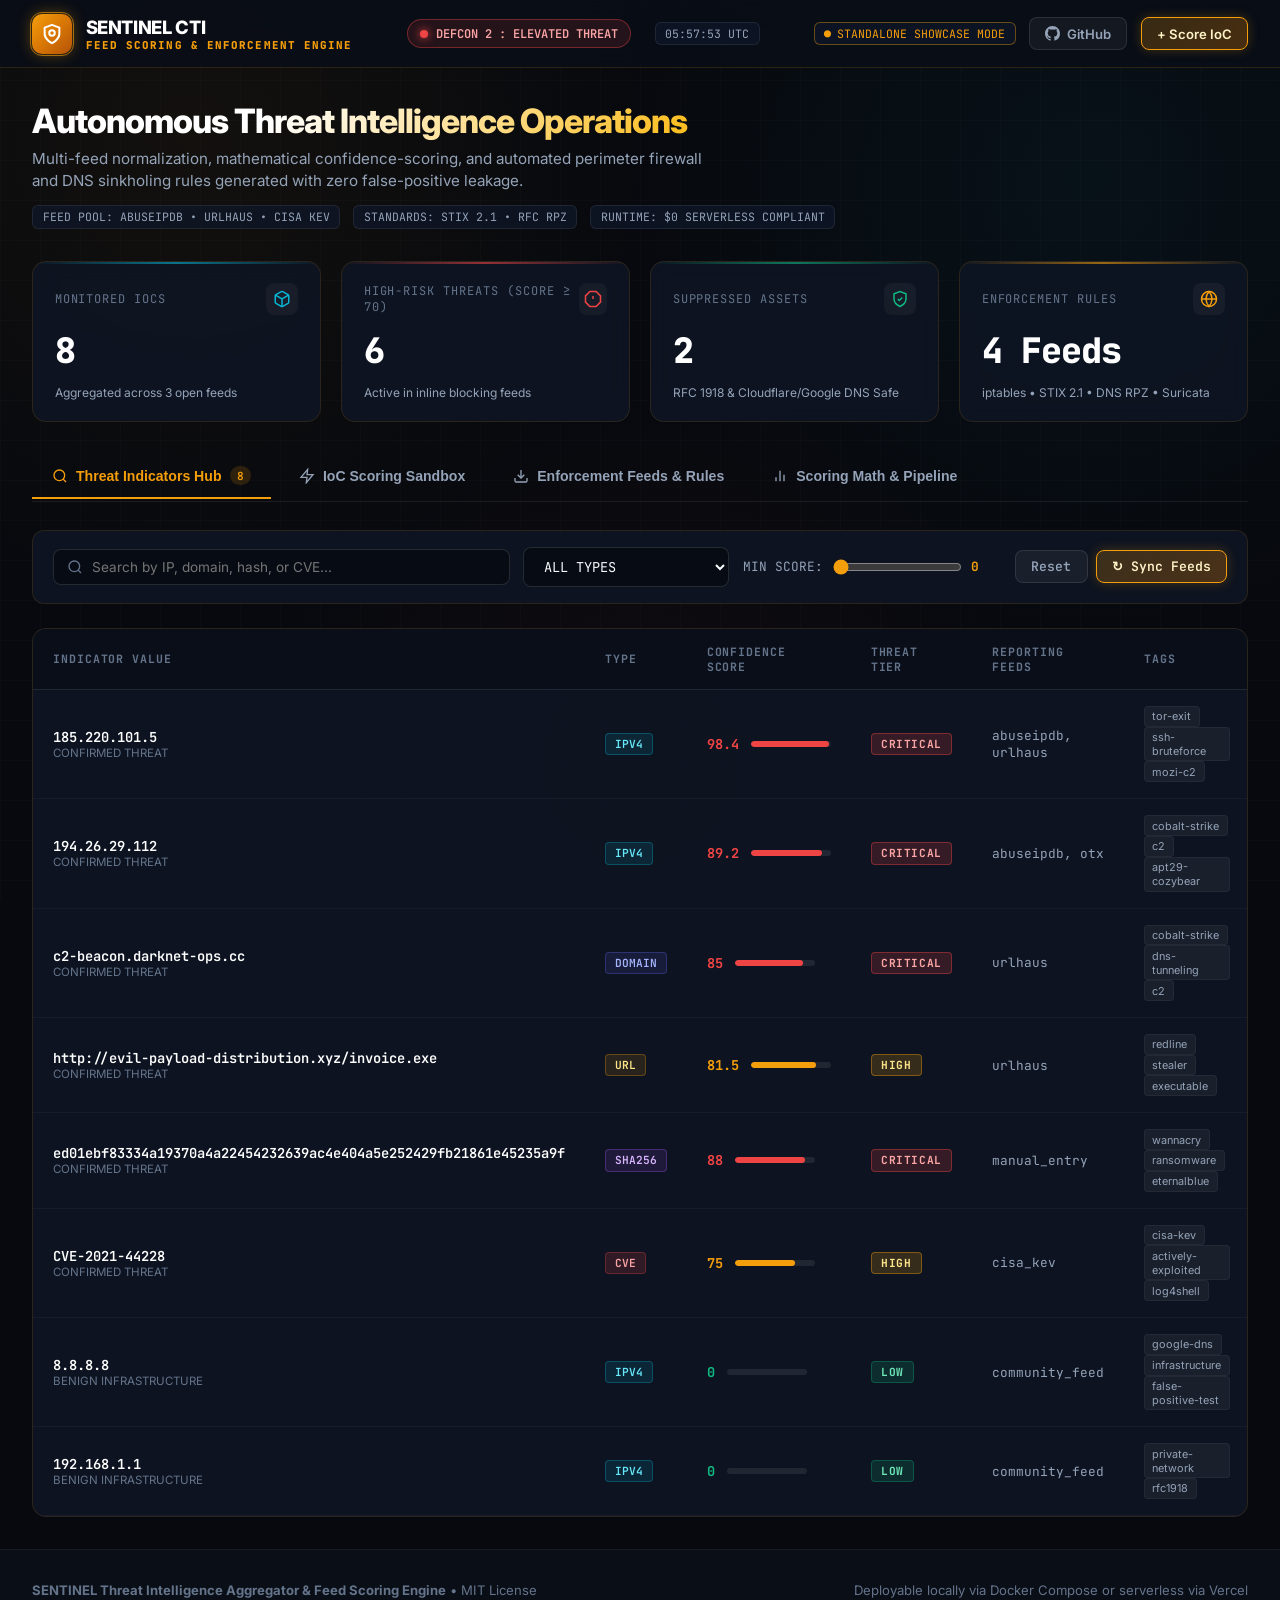
==== api/web/index.html @ 9ebbccd2 "fix(vercel): add Vercel ASGI path normalizer, lazy database initializer, and bundle web assets" ====
<!DOCTYPE html>
<html lang="en">
<head>
  <meta charset="UTF-8">
  <meta name="viewport" content="width=device-width, initial-scale=1.0">
  <title>SENTINEL CTI | Automated Threat Intelligence & Feed Scoring Engine</title>
  <meta name="description" content="Production-grade Cyber Threat Intelligence (CTI) Aggregation, Normalization, Confidence Scoring, and Automated Enforcement Hub.">
  <link rel="stylesheet" href="styles.css">
  <link rel="icon" href="data:image/svg+xml,<svg xmlns='http://www.w3.org/2000/svg' viewBox='0 0 24 24' fill='%23f59e0b'><path d='M12 2L1 21h22L12 2zm0 3.8L20.1 19H3.9L12 5.8zM11 10v4h2v-4h-2zm0 6v2h2v-2h-2z'/></svg>">
</head>
<body>

  <!-- Top Navigation Bar -->
  <nav class="navbar">
    <div class="nav-container">
      <a href="#" class="brand-wrapper">
        <div class="brand-icon">
          <svg width="22" height="22" viewBox="0 0 24 24" fill="none" stroke="#ffffff" stroke-width="2.2" stroke-linecap="round" stroke-linejoin="round">
            <path d="M12 22s8-4 8-10V5l-8-3-8 3v7c0 6 8 10 8 10z"></path>
            <circle cx="12" cy="11" r="3"></circle>
          </svg>
        </div>
        <div class="brand-title">
          SENTINEL CTI
          <span class="brand-sub">FEED SCORING & ENFORCEMENT ENGINE</span>
        </div>
      </a>

      <!-- Center Telemetry: DEFCON & Clock -->
      <div class="nav-telemetry">
        <div class="defcon-pill">
          <div class="defcon-pulse"></div>
          <span>DEFCON 2 : ELEVATED THREAT</span>
        </div>
        <div class="sys-chip font-mono">
          <span id="utc-clock">--:--:-- UTC</span>
        </div>
      </div>

      <!-- Right Action Links -->
      <div class="nav-links">
        <div class="sys-chip active font-mono" id="api-status-badge">
          <span class="status-dot">●</span>
          <span id="backend-label">PROBING API...</span>
        </div>
        <a href="https://github.com/ravishkarathnayaka/Automated-Threat-Intelligence-Aggregator-Feed-Scoring-Engine" target="_blank" class="nav-btn nav-btn-secondary">
          <svg width="15" height="15" viewBox="0 0 24 24" fill="currentColor"><path d="M12 0C5.37 0 0 5.37 0 12c0 5.31 3.435 9.795 8.205 11.385.6.105.825-.255.825-.57 0-.285-.015-1.23-.015-2.235-3.015.555-3.795-.735-4.035-1.41-.135-.345-.72-1.41-1.23-1.695-.42-.225-1.02-.78-.015-.795.945-.015 1.62.87 1.845 1.23 1.08 1.815 2.805 1.305 3.495.99.105-.78.42-1.305.765-1.605-2.67-.3-5.46-1.335-5.46-5.925 0-1.305.465-2.385 1.23-3.225-.12-.3-.54-1.53.12-3.18 0 0 1.005-.315 3.3 1.23.96-.27 1.98-.405 3-.405s2.04.135 3 .405c2.295-1.56 3.3-1.23 3.3-1.23.66 1.65.24 2.88.12 3.18.765.84 1.23 1.905 1.23 3.225 0 4.605-2.805 5.625-5.475 5.925.435.375.81 1.095.81 2.22 0 1.605-.015 2.895-.015 3.3 0 .315.225.69.825.57A12.02 12.02 0 0024 12c0-6.63-5.37-12-12-12z"/></svg>
          GitHub
        </a>
        <a href="#sandbox" class="nav-btn nav-btn-amber" onclick="switchTab('sandbox')">
          + Score IoC
        </a>
      </div>
    </div>
  </nav>

  <!-- Main Container -->
  <main class="main-container">
    
    <!-- Hero Header Area -->
    <header class="hero-header">
      <div class="hero-title-area">
        <h1>Autonomous Threat Intelligence Operations</h1>
        <p>
          Multi-feed normalization, mathematical confidence-scoring, and automated perimeter firewall and DNS sinkholing rules generated with zero false-positive leakage.
        </p>
        <div class="live-badge-row">
          <span class="sys-chip font-mono">FEED POOL: ABUSEIPDB • URLHAUS • CISA KEV</span>
          <span class="sys-chip font-mono">STANDARDS: STIX 2.1 • RFC RPZ</span>
          <span class="sys-chip font-mono">RUNTIME: $0 SERVERLESS COMPLIANT</span>
        </div>
      </div>
    </header>

    <!-- Stat Metric Grid -->
    <section class="stat-grid">
      <div class="stat-card" style="--card-accent: #06b6d4; --card-glow: rgba(6, 182, 212, 0.25);">
        <div class="stat-header">
          <span class="stat-label">Monitored IoCs</span>
          <div class="stat-icon">
            <svg width="18" height="18" viewBox="0 0 24 24" fill="none" stroke="#06b6d4" stroke-width="2"><path d="M21 16V8a2 2 0 0 0-1-1.73l-7-4a2 2 0 0 0-2 0l-7 4A2 2 0 0 0 3 8v8a2 2 0 0 0 1 1.73l7 4a2 2 0 0 0 2 0l7-4A2 2 0 0 0 21 16z"></path><polyline points="3.27 6.96 12 12.01 20.73 6.96"></polyline><line x1="12" y1="22.08" x2="12" y2="12"></line></svg>
          </div>
        </div>
        <div class="stat-value" id="stat-total-iocs">--</div>
        <div class="stat-footer">
          <span id="stat-breakdown-badges">Aggregated across 3 open feeds</span>
        </div>
      </div>

      <div class="stat-card" style="--card-accent: #ef4444; --card-glow: rgba(239, 68, 68, 0.25);">
        <div class="stat-header">
          <span class="stat-label">High-Risk Threats (Score &ge; 70)</span>
          <div class="stat-icon">
            <svg width="18" height="18" viewBox="0 0 24 24" fill="none" stroke="#ef4444" stroke-width="2"><polygon points="7.86 2 16.14 2 22 7.86 22 16.14 16.14 22 7.86 22 2 16.14 2 7.86 7.86 2"></polygon><line x1="12" y1="8" x2="12" y2="12"></line><line x1="12" y1="16" x2="12.01" y2="16"></line></svg>
          </div>
        </div>
        <div class="stat-value" id="stat-high-threats">--</div>
        <div class="stat-footer">
          <span>Active in inline blocking feeds</span>
        </div>
      </div>

      <div class="stat-card" style="--card-accent: #10b981; --card-glow: rgba(16, 185, 129, 0.25);">
        <div class="stat-header">
          <span class="stat-label">Suppressed Assets</span>
          <div class="stat-icon">
            <svg width="18" height="18" viewBox="0 0 24 24" fill="none" stroke="#10b981" stroke-width="2"><path d="M12 22s8-4 8-10V5l-8-3-8 3v7c0 6 8 10 8 10z"></path><polyline points="9 12 11 14 15 10"></polyline></svg>
          </div>
        </div>
        <div class="stat-value" id="stat-whitelisted">--</div>
        <div class="stat-footer">
          <span>RFC 1918 & Cloudflare/Google DNS Safe</span>
        </div>
      </div>

      <div class="stat-card" style="--card-accent: #f59e0b; --card-glow: rgba(245, 158, 11, 0.25);">
        <div class="stat-header">
          <span class="stat-label">Enforcement Rules</span>
          <div class="stat-icon">
            <svg width="18" height="18" viewBox="0 0 24 24" fill="none" stroke="#f59e0b" stroke-width="2"><circle cx="12" cy="12" r="10"></circle><line x1="2" y1="12" x2="22" y2="12"></line><path d="M12 2a15.3 15.3 0 0 1 4 10 15.3 15.3 0 0 1-4 10 15.3 15.3 0 0 1-4-10 15.3 15.3 0 0 1 4-10z"></path></svg>
          </div>
        </div>
        <div class="stat-value" id="stat-enforcement">4 Feeds</div>
        <div class="stat-footer">
          <span>iptables • STIX 2.1 • DNS RPZ • Suricata</span>
        </div>
      </div>
    </section>

    <!-- Navigation Tabs -->
    <div class="tabs-bar">
      <button class="tab-btn active" onclick="switchTab('explorer')" id="tab-btn-explorer">
        <svg width="16" height="16" viewBox="0 0 24 24" fill="none" stroke="currentColor" stroke-width="2"><circle cx="11" cy="11" r="8"></circle><line x1="21" y1="21" x2="16.65" y2="16.65"></line></svg>
        Threat Indicators Hub
        <span class="tab-badge" id="badge-ioc-count">0</span>
      </button>
      <button class="tab-btn" onclick="switchTab('sandbox')" id="tab-btn-sandbox">
        <svg width="16" height="16" viewBox="0 0 24 24" fill="none" stroke="currentColor" stroke-width="2"><polygon points="13 2 3 14 12 14 11 22 21 10 12 10 13 2"></polygon></svg>
        IoC Scoring Sandbox
      </button>
      <button class="tab-btn" onclick="switchTab('exports')" id="tab-btn-exports">
        <svg width="16" height="16" viewBox="0 0 24 24" fill="none" stroke="currentColor" stroke-width="2"><path d="M21 15v4a2 2 0 0 1-2 2H5a2 2 0 0 1-2-2v-4"></path><polyline points="7 10 12 15 17 10"></polyline><line x1="12" y1="15" x2="12" y2="3"></line></svg>
        Enforcement Feeds & Rules
      </button>
      <button class="tab-btn" onclick="switchTab('architecture')" id="tab-btn-architecture">
        <svg width="16" height="16" viewBox="0 0 24 24" fill="none" stroke="currentColor" stroke-width="2"><line x1="18" y1="20" x2="18" y2="10"></line><line x1="12" y1="20" x2="12" y2="4"></line><line x1="6" y1="20" x2="6" y2="14"></line></svg>
        Scoring Math & Pipeline
      </button>
    </div>

    <!-- TAB 1: THREAT INDICATORS HUB -->
    <div id="panel-explorer" class="tab-panel active">
      <div class="filter-bar">
        <div class="filter-group">
          <div class="search-input-wrapper">
            <svg class="search-icon" width="16" height="16" viewBox="0 0 24 24" fill="none" stroke="currentColor" stroke-width="2"><circle cx="11" cy="11" r="8"></circle><line x1="21" y1="21" x2="16.65" y2="16.65"></line></svg>
            <input type="text" id="filter-search" class="cyber-input" placeholder="Search by IP, domain, hash, or CVE..." oninput="applyFilters()">
          </div>

          <select id="filter-type" class="cyber-select font-mono" onchange="applyFilters()">
            <option value="all">ALL TYPES</option>
            <option value="ipv4">IPv4 ADDRESSES</option>
            <option value="ipv6">IPv6 ADDRESSES</option>
            <option value="domain">DOMAINS</option>
            <option value="url">URLs</option>
            <option value="sha256">SHA-256 HASHES</option>
            <option value="md5">MD5 HASHES</option>
            <option value="cve">CVE VULNERABILITIES</option>
          </select>

          <div class="score-slider-box">
            <span>MIN SCORE:</span>
            <input type="range" id="filter-min-score" min="0" max="100" value="0" step="5" oninput="updateScoreFilter(this.value)">
            <span id="score-slider-val" style="color: var(--amber-primary); font-weight: bold; width: 28px;">0</span>
          </div>
        </div>

        <div style="display: flex; gap: 0.5rem; align-items: center;">
          <button class="nav-btn nav-btn-secondary font-mono" onclick="resetFilters()">Reset</button>
          <button class="nav-btn nav-btn-amber font-mono" onclick="triggerFeedRefresh()">↻ Sync Feeds</button>
        </div>
      </div>

      <!-- Indicators Table -->
      <div class="table-card">
        <div class="table-responsive">
          <table class="ioc-table">
            <thead>
              <tr>
                <th>Indicator Value</th>
                <th>Type</th>
                <th>Confidence Score</th>
                <th>Threat Tier</th>
                <th>Reporting Feeds</th>
                <th>Tags</th>
                <th style="text-align: right;">Action</th>
              </tr>
            </thead>
            <tbody id="indicators-tbody">
              <!-- Rendered via JavaScript -->
            </tbody>
          </table>
        </div>
      </div>
    </div>

    <!-- TAB 2: IOC SCORING SANDBOX -->
    <div id="panel-sandbox" class="tab-panel">
      <div class="sandbox-grid">
        <div class="panel-card">
          <h3>⚡ IoC Ingestion & Multi-Factor Scoring Sandbox</h3>
          <p style="color: var(--text-secondary); font-size: 0.85rem; margin-bottom: 1.5rem;">
            Test any raw or defanged indicator (e.g. <code>hxxps://malware[.]site/bin</code>, <code>185[.]220[.]101[.]5</code>, or benign <code>8.8.8.8</code>). Observe automated refanging, false-positive suppression, cross-confirmation multipliers, and exponential time decay.
          </p>

          <form id="sandbox-form" onsubmit="handleSandboxSubmit(event)">
            <div class="form-group">
              <label>Indicator Value (Raw or Defanged)</label>
              <input type="text" id="sb-input-value" class="cyber-input font-mono" placeholder="e.g. 194[.]26[.]29[.]112 or hxxp://evil[.]cc/gate" required value="194[.]26[.]29[.]112">
            </div>

            <div class="form-group">
              <label>Simulated Reporting Feed(s)</label>
              <div style="display: grid; grid-template-columns: 1fr 1fr; gap: 0.5rem; font-size: 0.8rem;" class="font-mono">
                <label style="display: flex; align-items: center; gap: 0.4rem; color: #fff;">
                  <input type="checkbox" id="sb-feed-cisa" value="cisa_kev"> CISA KEV (1.00)
                </label>
                <label style="display: flex; align-items: center; gap: 0.4rem; color: #fff;">
                  <input type="checkbox" id="sb-feed-abuse" value="abuseipdb" checked> AbuseIPDB (0.85)
                </label>
                <label style="display: flex; align-items: center; gap: 0.4rem; color: #fff;">
                  <input type="checkbox" id="sb-feed-urlhaus" value="urlhaus" checked> URLhaus (0.85)
                </label>
                <label style="display: flex; align-items: center; gap: 0.4rem; color: #fff;">
                  <input type="checkbox" id="sb-feed-otx" value="otx"> AlienVault OTX (0.75)
                </label>
              </div>
            </div>

            <div class="form-group">
              <label>Days Elapsed Since Observation (Decay Testing)</label>
              <input type="number" id="sb-days-old" class="cyber-input font-mono" value="1" min="0" max="90">
            </div>

            <div class="form-group">
              <label>Enrichment Simulated Verdict</label>
              <select id="sb-enrichment-level" class="cyber-select font-mono" style="width: 100%;">
                <option value="high">High Positive (VT: 45 engines, OTX: 8 pulses) [+18 pts]</option>
                <option value="medium">Moderate Positive (VT: 5 engines, OTX: 2 pulses) [+9 pts]</option>
                <option value="none">Zero Detections / Clean [0 pts]</option>
              </select>
            </div>

            <button type="submit" class="nav-btn nav-btn-amber" style="width: 100%; justify-content: center; padding: 0.75rem;">
              Calculate Real-Time Risk Score
            </button>
          </form>
        </div>

        <div class="panel-card">
          <div style="display: flex; justify-content: space-between; align-items: center; margin-bottom: 1rem;">
            <h3>Scoring Engine Breakdown</h3>
            <span id="sb-result-tier" class="tier-badge tier-low font-mono">STANDBY</span>
          </div>

          <div id="sb-score-summary" style="margin-bottom: 1.25rem; display: flex; align-items: baseline; gap: 0.75rem;">
            <div style="font-size: 3rem; font-weight: 800; font-family: 'JetBrains Mono', monospace;" id="sb-score-big">--</div>
            <div style="color: var(--text-secondary); font-size: 0.85rem;" id="sb-score-comment">Submit an indicator to see calculation telemetry</div>
          </div>

          <div class="code-display" id="sb-code-breakdown">
// Step-by-step scoring output will display here:
// Normalization -> Whitelist -> Reliability -> Multipliers -> Decay -> Score
          </div>
        </div>
      </div>
    </div>

    <!-- TAB 3: ENFORCEMENT FEEDS & EXPORT HUB -->
    <div id="panel-exports" class="tab-panel">
      <div class="export-grid">

        <!-- Export 1: Firewall Blocklist -->
        <div class="export-card">
          <div>
            <div class="export-top">
              <div class="export-title">Firewall IP Blocklist</div>
              <span class="export-format">firewall.txt</span>
            </div>
            <p class="export-desc">
              Plaintext newline-delimited blocklist of confirmed high-confidence malicious IPs. Formatted for direct automated consumption by iptables, pfSense, Palo Alto EDLs, and Fortinet feeds.
            </p>
          </div>
          <div class="export-actions">
            <button class="nav-btn nav-btn-secondary" onclick="previewExport('firewall')">View Preview</button>
            <button class="nav-btn nav-btn-amber" onclick="downloadExport('firewall')">Download .txt</button>
          </div>
        </div>

        <!-- Export 2: STIX 2.1 JSON Bundle -->
        <div class="export-card">
          <div>
            <div class="export-top">
              <div class="export-title">OASIS STIX 2.1 Bundle</div>
              <span class="export-format">stix.json</span>
            </div>
            <p class="export-desc">
              Standardized STIX 2.1 JSON bundle of scored Indicators, confidence ratings, valid_from timestamps, and external sighting references for enterprise SIEM/SOAR ingestion (Splunk, Elastic, Microsoft Sentinel).
            </p>
          </div>
          <div class="export-actions">
            <button class="nav-btn nav-btn-secondary" onclick="previewExport('stix')">View Preview</button>
            <button class="nav-btn nav-btn-amber" onclick="downloadExport('stix')">Download .json</button>
          </div>
        </div>

        <!-- Export 3: DNS Response Policy Zone (RPZ) -->
        <div class="export-card">
          <div>
            <div class="export-top">
              <div class="export-title">DNS Response Policy Zone</div>
              <span class="export-format">rpz.zone</span>
            </div>
            <p class="export-desc">
              RFC-compliant DNS RPZ zone file generating NXDOMAIN (CNAME .) responses for malicious domains. Compatible with BIND 9, Pi-hole, and Unbound for network-wide DNS sinkholing.
            </p>
          </div>
          <div class="export-actions">
            <button class="nav-btn nav-btn-secondary" onclick="previewExport('rpz')">View Preview</button>
            <button class="nav-btn nav-btn-amber" onclick="downloadExport('rpz')">Download .zone</button>
          </div>
        </div>

        <!-- Export 4: Suricata IDS/IPS Rules -->
        <div class="export-card">
          <div>
            <div class="export-top">
              <div class="export-title">Suricata IDS/IPS Rules</div>
              <span class="export-format">suricata.rules</span>
            </div>
            <p class="export-desc">
              Suricata network inspection rules generating drops and high-severity alerts for outbound C2 connections and malicious TLS Server Name Indication (SNI) handshakes.
            </p>
          </div>
          <div class="export-actions">
            <button class="nav-btn nav-btn-secondary" onclick="previewExport('suricata')">View Preview</button>
            <button class="nav-btn nav-btn-amber" onclick="downloadExport('suricata')">Download .rules</button>
          </div>
        </div>

      </div>

      <!-- Export Preview Box -->
      <div class="panel-card" style="margin-top: 2rem;">
        <div style="display: flex; justify-content: space-between; align-items: center; margin-bottom: 0.75rem;">
          <h3 id="export-preview-title">Enforcement Feed Output Preview</h3>
          <button class="nav-btn nav-btn-secondary font-mono" onclick="copyExportPreview()">Copy to Clipboard</button>
        </div>
        <div class="code-display" id="export-preview-content">Select "View Preview" above to inspect generated enforcement rules.</div>
      </div>
    </div>

    <!-- TAB 4: SCORING ARCHITECTURE & MATH -->
    <div id="panel-architecture" class="tab-panel">
      <div class="panel-card" style="margin-bottom: 1.5rem;">
        <h3 style="margin-bottom: 0.75rem;">Mathematical Scoring Formulation</h3>
        <p style="color: var(--text-secondary); line-height: 1.6; margin-bottom: 1rem;">
          The scoring engine balances source authority, multi-source corroboration, and freshness decay to produce an auditable 0–100 confidence score:
        </p>

        <div class="code-display font-mono" style="margin-bottom: 1.25rem; color: #fbbf24;">
Score = min(100.0, (Base Weight * Cross-Source Multiplier * (0.95 ^ Days Old)) + Enrichment Boost)
        </div>

        <div style="display: grid; grid-template-columns: repeat(auto-fit, minmax(280px, 1fr)); gap: 1rem;">
          <div style="background: rgba(0,0,0,0.3); padding: 1rem; border-radius: 8px; border: 1px solid rgba(255,255,255,0.06);">
            <div style="font-weight: 700; color: #fff; margin-bottom: 0.3rem;">1. Source Weights</div>
            <div style="font-size: 0.8rem; color: var(--text-secondary);">
              • CISA KEV: 1.00 (Authoritative)<br>
              • AbuseIPDB: 0.85 (Crowd consensus)<br>
              • URLhaus: 0.85 (Malware links)<br>
              • SOC Analyst Manual: 0.90<br>
              • Community Feeds: 0.60
            </div>
          </div>

          <div style="background: rgba(0,0,0,0.3); padding: 1rem; border-radius: 8px; border: 1px solid rgba(255,255,255,0.06);">
            <div style="font-weight: 700; color: #fff; margin-bottom: 0.3rem;">2. Cross-Source Multiplier</div>
            <div style="font-size: 0.8rem; color: var(--text-secondary);">
              • 1 Feed: 1.00x<br>
              • 2 Feeds: 1.25x (+25% boost)<br>
              • 3 Feeds: 1.45x (+45% boost)<br>
              • 4+ Feeds: 1.60x (+60% boost)
            </div>
          </div>

          <div style="background: rgba(0,0,0,0.3); padding: 1rem; border-radius: 8px; border: 1px solid rgba(255,255,255,0.06);">
            <div style="font-weight: 700; color: #fff; margin-bottom: 0.3rem;">3. Hard Whitelist Suppression</div>
            <div style="font-size: 0.8rem; color: var(--text-secondary);">
              • RFC 1918 Private Subnets<br>
              • Loopback & Link-Local<br>
              • Google DNS (8.8.8.8, 8.8.4.4)<br>
              • Cloudflare (1.1.1.1, 1.0.0.1)<br>
              • Tranco/Alexa Top 10k Domains<br>
              <strong>Override Result: Score = 0.0</strong>
            </div>
          </div>
        </div>
      </div>
    </div>

  </main>

  <!-- Indicator Detail Inspection Modal -->
  <div class="modal-overlay" id="detail-modal" onclick="closeModal(event)">
    <div class="modal-content" onclick="event.stopPropagation()">
      <button class="modal-close" onclick="closeModal(event)">&times;</button>
      <div style="display: flex; align-items: center; gap: 0.75rem; margin-bottom: 0.5rem;">
        <span class="type-badge" id="modal-type-badge">TYPE</span>
        <h2 id="modal-title" class="font-mono" style="font-size: 1.3rem; word-break: break-all;">Indicator Value</h2>
      </div>
      <div id="modal-status-row" style="margin-bottom: 1.5rem; display: flex; gap: 0.75rem; align-items: center;">
        <span id="modal-tier-badge" class="tier-badge font-mono">TIER</span>
        <span id="modal-whitelist-badge" class="sys-chip font-mono">NON-WHITELISTED</span>
      </div>

      <div style="display: grid; grid-template-columns: 1fr 1fr; gap: 1rem; margin-bottom: 1.5rem;" class="font-mono">
        <div style="background: rgba(0,0,0,0.3); padding: 0.75rem; border-radius: 8px;">
          <div style="font-size: 0.7rem; color: var(--text-muted);">FIRST SEEN</div>
          <div id="modal-first-seen" style="font-size: 0.85rem; color: #fff;">--</div>
        </div>
        <div style="background: rgba(0,0,0,0.3); padding: 0.75rem; border-radius: 8px;">
          <div style="font-size: 0.7rem; color: var(--text-muted);">LAST SEEN</div>
          <div id="modal-last-seen" style="font-size: 0.85rem; color: #fff;">--</div>
        </div>
      </div>

      <h4 style="margin-bottom: 0.5rem; color: #fff;">Reporting Sources & Telemetry</h4>
      <div id="modal-sources-list" style="margin-bottom: 1.25rem;"></div>

      <h4 style="margin-bottom: 0.5rem; color: #fff;">STIX 2.1 Pattern Representation</h4>
      <div class="code-display font-mono" id="modal-stix-pattern" style="margin-bottom: 1rem;"></div>

      <h4 style="margin-bottom: 0.5rem; color: #fff;">Full JSON Telemetry</h4>
      <div class="code-display" id="modal-json-dump"></div>
    </div>
  </div>

  <!-- Footer -->
  <footer class="footer">
    <div class="footer-inner">
      <div>
        <strong>SENTINEL Threat Intelligence Aggregator & Feed Scoring Engine</strong> • MIT License
      </div>
      <div>
        Deployable locally via Docker Compose or serverless via Vercel
      </div>
    </div>
  </footer>

  <script src="app.js"></script>
</body>
</html>
---- api/web/styles.css ----
/* ==============================================================================
   SENTINEL CYBER-TELEMETRY THEME
   Automated Threat Intelligence Aggregator & Feed Scoring Engine Portal
   ============================================================================== */

@import url('https://fonts.googleapis.com/css2?family=Inter:wght@300;400;500;600;700;800&family=JetBrains+Mono:wght@400;500;600;700&display=swap');

:root {
  --bg-space: #07090e;
  --bg-primary: #0a0e17;
  --bg-secondary: #0f1523;
  --bg-card: rgba(15, 22, 36, 0.85);
  --bg-card-hover: rgba(22, 32, 53, 0.95);
  --bg-card-subtle: rgba(18, 26, 43, 0.6);
  --border-dim: rgba(245, 158, 11, 0.12);
  --border-cyan: rgba(6, 182, 212, 0.25);
  --border-amber: rgba(245, 158, 11, 0.35);
  --border-crimson: rgba(239, 68, 68, 0.35);
  
  --amber-primary: #f59e0b;
  --amber-glow: rgba(245, 158, 11, 0.25);
  --crimson-alert: #ef4444;
  --crimson-glow: rgba(239, 68, 68, 0.25);
  --cyber-cyan: #06b6d4;
  --cyber-cyan-glow: rgba(6, 182, 212, 0.2);
  --emerald-safe: #10b981;
  --indigo-accent: #6366f1;

  --text-primary: #f8fafc;
  --text-secondary: #94a3b8;
  --text-muted: #64748b;
  --text-dim: #475569;

  --code-bg: #05070c;
  --shadow-main: 0 10px 30px -10px rgba(0, 0, 0, 0.6), 0 0 20px -5px var(--amber-glow);
}

* {
  box-sizing: border-box;
  margin: 0;
  padding: 0;
}

body {
  font-family: 'Inter', -apple-system, BlinkMacSystemFont, sans-serif;
  background-color: var(--bg-space);
  background-image: 
    radial-gradient(circle at 15% 15%, rgba(245, 158, 11, 0.05) 0px, transparent 35%),
    radial-gradient(circle at 85% 20%, rgba(6, 182, 212, 0.05) 0px, transparent 35%),
    radial-gradient(circle at 50% 85%, rgba(239, 68, 68, 0.04) 0px, transparent 40%),
    linear-gradient(to right, rgba(255, 255, 255, 0.015) 1px, transparent 1px),
    linear-gradient(to bottom, rgba(255, 255, 255, 0.015) 1px, transparent 1px);
  background-size: 100% 100%, 100% 100%, 100% 100%, 40px 40px, 40px 40px;
  background-attachment: fixed;
  color: var(--text-primary);
  min-height: 100vh;
  display: flex;
  flex-direction: column;
  overflow-x: hidden;
}

.font-mono {
  font-family: 'JetBrains Mono', monospace;
}

/* Scrollbar */
::-webkit-scrollbar {
  width: 8px;
  height: 8px;
}
::-webkit-scrollbar-track {
  background: var(--bg-primary);
}
::-webkit-scrollbar-thumb {
  background: #1e293b;
  border-radius: 4px;
}
::-webkit-scrollbar-thumb:hover {
  background: var(--amber-primary);
}

/* Navigation Bar */
.navbar {
  position: sticky;
  top: 0;
  z-index: 100;
  background: rgba(10, 14, 23, 0.88);
  backdrop-filter: blur(16px);
  border-bottom: 1px solid rgba(245, 158, 11, 0.15);
  padding: 0.85rem 2rem;
}

.nav-container {
  max-width: 1440px;
  margin: 0 auto;
  display: flex;
  justify-content: space-between;
  align-items: center;
}

.brand-wrapper {
  display: flex;
  align-items: center;
  gap: 0.85rem;
  text-decoration: none;
}

.brand-icon {
  width: 40px;
  height: 40px;
  background: linear-gradient(135deg, #f59e0b 0%, #d97706 50%, #b45309 100%);
  border-radius: 10px;
  display: flex;
  align-items: center;
  justify-content: center;
  box-shadow: 0 0 15px rgba(245, 158, 11, 0.4);
  position: relative;
}

.brand-icon::after {
  content: "";
  position: absolute;
  inset: -2px;
  border-radius: 12px;
  border: 1px solid rgba(245, 158, 11, 0.6);
  animation: pulse-border 2.5s infinite;
}

@keyframes pulse-border {
  0%, 100% { transform: scale(1); opacity: 0.8; }
  50% { transform: scale(1.08); opacity: 0.2; }
}

.brand-title {
  font-weight: 800;
  font-size: 1.15rem;
  letter-spacing: -0.02em;
  color: #fff;
  display: flex;
  flex-direction: column;
}

.brand-sub {
  font-size: 0.68rem;
  color: var(--amber-primary);
  font-family: 'JetBrains Mono', monospace;
  letter-spacing: 0.1em;
  text-transform: uppercase;
}

/* Nav Telemetry Pill */
.nav-telemetry {
  display: flex;
  align-items: center;
  gap: 1.5rem;
}

.defcon-pill {
  display: flex;
  align-items: center;
  gap: 0.5rem;
  background: rgba(239, 68, 68, 0.12);
  border: 1px solid rgba(239, 68, 68, 0.4);
  padding: 0.35rem 0.75rem;
  border-radius: 20px;
  font-family: 'JetBrains Mono', monospace;
  font-size: 0.75rem;
  color: #fca5a5;
  font-weight: 600;
}

.defcon-pulse {
  width: 8px;
  height: 8px;
  border-radius: 50%;
  background: var(--crimson-alert);
  box-shadow: 0 0 8px var(--crimson-alert);
  animation: blink-live 1.2s infinite;
}

@keyframes blink-live {
  0%, 100% { opacity: 1; transform: scale(1); }
  50% { opacity: 0.3; transform: scale(0.8); }
}

.nav-links {
  display: flex;
  align-items: center;
  gap: 0.85rem;
}

.nav-btn {
  padding: 0.45rem 0.95rem;
  font-size: 0.82rem;
  font-weight: 600;
  border-radius: 8px;
  text-decoration: none;
  transition: all 0.2s;
  display: flex;
  align-items: center;
  gap: 0.4rem;
  border: 1px solid transparent;
}

.nav-btn-secondary {
  background: rgba(255, 255, 255, 0.05);
  color: var(--text-secondary);
  border-color: rgba(255, 255, 255, 0.1);
}

.nav-btn-secondary:hover {
  background: rgba(255, 255, 255, 0.1);
  color: #fff;
  border-color: rgba(245, 158, 11, 0.3);
}

.nav-btn-amber {
  background: linear-gradient(135deg, rgba(245, 158, 11, 0.2) 0%, rgba(217, 119, 6, 0.3) 100%);
  color: #fef3c7;
  border-color: var(--amber-primary);
  box-shadow: 0 0 12px rgba(245, 158, 11, 0.25);
}

.nav-btn-amber:hover {
  background: linear-gradient(135deg, rgba(245, 158, 11, 0.35) 0%, rgba(217, 119, 6, 0.45) 100%);
  box-shadow: 0 0 18px rgba(245, 158, 11, 0.4);
}

/* Layout Container */
.main-container {
  max-width: 1440px;
  width: 100%;
  margin: 0 auto;
  padding: 2rem;
  flex: 1;
}

/* Header & Telemetry Hero */
.hero-header {
  margin-bottom: 2rem;
  display: flex;
  justify-content: space-between;
  align-items: flex-end;
  flex-wrap: wrap;
  gap: 1.5rem;
}

.hero-title-area h1 {
  font-size: 2.1rem;
  font-weight: 800;
  letter-spacing: -0.03em;
  background: linear-gradient(120deg, #ffffff 30%, #fbbf24 80%, #f59e0b 100%);
  -webkit-background-clip: text;
  -webkit-text-fill-color: transparent;
  margin-bottom: 0.4rem;
}

.hero-title-area p {
  color: var(--text-secondary);
  font-size: 0.95rem;
  max-width: 680px;
  line-height: 1.5;
}

.live-badge-row {
  display: flex;
  align-items: center;
  gap: 0.8rem;
  margin-top: 0.75rem;
}

.sys-chip {
  display: inline-flex;
  align-items: center;
  gap: 0.35rem;
  padding: 0.2rem 0.6rem;
  border-radius: 6px;
  font-size: 0.72rem;
  font-family: 'JetBrains Mono', monospace;
  background: rgba(15, 23, 42, 0.7);
  border: 1px solid rgba(255, 255, 255, 0.08);
  color: var(--text-secondary);
}

.sys-chip.active {
  border-color: rgba(6, 182, 212, 0.3);
  color: var(--cyber-cyan);
}

/* Stat Grid */
.stat-grid {
  display: grid;
  grid-template-columns: repeat(auto-fit, minmax(240px, 1fr));
  gap: 1.25rem;
  margin-bottom: 2rem;
}

.stat-card {
  background: var(--bg-card);
  border: 1px solid var(--border-dim);
  border-radius: 14px;
  padding: 1.35rem;
  backdrop-filter: blur(10px);
  position: relative;
  overflow: hidden;
  transition: all 0.25s ease;
}

.stat-card::before {
  content: "";
  position: absolute;
  top: 0;
  left: 0;
  right: 0;
  height: 2px;
  background: linear-gradient(90deg, transparent, var(--card-accent, var(--amber-primary)), transparent);
  opacity: 0.6;
}

.stat-card:hover {
  transform: translateY(-3px);
  border-color: var(--card-accent, var(--amber-primary));
  box-shadow: 0 12px 25px -10px rgba(0, 0, 0, 0.5), 0 0 15px -3px var(--card-glow, var(--amber-glow));
}

.stat-header {
  display: flex;
  justify-content: space-between;
  align-items: center;
  margin-bottom: 0.75rem;
}

.stat-label {
  font-size: 0.75rem;
  text-transform: uppercase;
  letter-spacing: 0.08em;
  font-family: 'JetBrains Mono', monospace;
  color: var(--text-muted);
}

.stat-icon {
  width: 32px;
  height: 32px;
  border-radius: 8px;
  display: flex;
  align-items: center;
  justify-content: center;
  background: rgba(255, 255, 255, 0.04);
}

.stat-value {
  font-size: 2.2rem;
  font-weight: 800;
  letter-spacing: -0.03em;
  font-family: 'JetBrains Mono', monospace;
  color: #fff;
}

.stat-footer {
  margin-top: 0.65rem;
  font-size: 0.75rem;
  color: var(--text-secondary);
  display: flex;
  align-items: center;
  gap: 0.4rem;
}

/* Nav Tabs */
.tabs-bar {
  display: flex;
  gap: 0.5rem;
  border-bottom: 1px solid rgba(255, 255, 255, 0.08);
  margin-bottom: 1.75rem;
  overflow-x: auto;
  padding-bottom: 2px;
}

.tab-btn {
  background: transparent;
  border: none;
  color: var(--text-secondary);
  padding: 0.75rem 1.25rem;
  font-size: 0.88rem;
  font-weight: 600;
  cursor: pointer;
  border-bottom: 2px solid transparent;
  transition: all 0.2s;
  display: flex;
  align-items: center;
  gap: 0.5rem;
  white-space: nowrap;
}

.tab-btn:hover {
  color: #fff;
}

.tab-btn.active {
  color: var(--amber-primary);
  border-bottom-color: var(--amber-primary);
}

.tab-badge {
  font-family: 'JetBrains Mono', monospace;
  font-size: 0.7rem;
  padding: 0.15rem 0.45rem;
  border-radius: 10px;
  background: rgba(245, 158, 11, 0.15);
  color: var(--amber-primary);
}

/* Tab Panels */
.tab-panel {
  display: none;
}
.tab-panel.active {
  display: block;
  animation: fadeIn 0.3s ease;
}

@keyframes fadeIn {
  from { opacity: 0; transform: translateY(6px); }
  to { opacity: 1; transform: translateY(0); }
}

/* Search & Filter Bar */
.filter-bar {
  background: var(--bg-card);
  border: 1px solid var(--border-dim);
  border-radius: 12px;
  padding: 1rem 1.25rem;
  margin-bottom: 1.5rem;
  display: flex;
  flex-wrap: wrap;
  gap: 1rem;
  align-items: center;
  justify-content: space-between;
}

.filter-group {
  display: flex;
  flex-wrap: wrap;
  align-items: center;
  gap: 0.85rem;
  flex: 1;
}

.search-input-wrapper {
  position: relative;
  min-width: 260px;
  flex: 1;
}

.search-icon {
  position: absolute;
  left: 0.85rem;
  top: 50%;
  transform: translateY(-50%);
  color: var(--text-muted);
}

.cyber-input {
  width: 100%;
  background: rgba(7, 10, 18, 0.8);
  border: 1px solid rgba(255, 255, 255, 0.12);
  border-radius: 8px;
  padding: 0.55rem 0.85rem 0.55rem 2.4rem;
  font-size: 0.85rem;
  color: #fff;
  font-family: inherit;
  transition: all 0.2s;
}

.cyber-input:focus {
  outline: none;
  border-color: var(--amber-primary);
  box-shadow: 0 0 10px rgba(245, 158, 11, 0.25);
}

.cyber-select {
  background: rgba(7, 10, 18, 0.8);
  border: 1px solid rgba(255, 255, 255, 0.12);
  border-radius: 8px;
  padding: 0.55rem 1rem;
  font-size: 0.85rem;
  color: var(--text-primary);
  cursor: pointer;
  transition: all 0.2s;
}

.cyber-select:focus {
  outline: none;
  border-color: var(--amber-primary);
}

.score-slider-box {
  display: flex;
  align-items: center;
  gap: 0.6rem;
  font-size: 0.8rem;
  color: var(--text-secondary);
  font-family: 'JetBrains Mono', monospace;
}

input[type="range"] {
  accent-color: var(--amber-primary);
  cursor: pointer;
}

/* Threat Indicator Table */
.table-card {
  background: var(--bg-card);
  border: 1px solid var(--border-dim);
  border-radius: 14px;
  overflow: hidden;
}

.table-responsive {
  width: 100%;
  overflow-x: auto;
}

.ioc-table {
  width: 100%;
  border-collapse: collapse;
  text-align: left;
  font-size: 0.86rem;
}

.ioc-table th {
  background: rgba(10, 14, 25, 0.95);
  padding: 0.95rem 1.25rem;
  font-family: 'JetBrains Mono', monospace;
  font-size: 0.72rem;
  text-transform: uppercase;
  letter-spacing: 0.08em;
  color: var(--text-muted);
  border-bottom: 1px solid rgba(255, 255, 255, 0.08);
}

.ioc-table td {
  padding: 1rem 1.25rem;
  border-bottom: 1px solid rgba(255, 255, 255, 0.04);
  vertical-align: middle;
}

.ioc-table tr:hover {
  background: rgba(255, 255, 255, 0.025);
  cursor: pointer;
}

/* Badges & Scores */
.type-badge {
  display: inline-block;
  padding: 0.2rem 0.55rem;
  border-radius: 4px;
  font-family: 'JetBrains Mono', monospace;
  font-size: 0.7rem;
  font-weight: 600;
  text-transform: uppercase;
}

.type-ipv4, .type-ipv6 { background: rgba(6, 182, 212, 0.12); color: #67e8f9; border: 1px solid rgba(6, 182, 212, 0.3); }
.type-domain { background: rgba(99, 102, 241, 0.12); color: #a5b4fc; border: 1px solid rgba(99, 102, 241, 0.3); }
.type-url { background: rgba(245, 158, 11, 0.12); color: #fde68a; border: 1px solid rgba(245, 158, 11, 0.3); }
.type-sha256, .type-md5 { background: rgba(168, 85, 247, 0.12); color: #d8b4fe; border: 1px solid rgba(168, 85, 247, 0.3); }
.type-cve { background: rgba(239, 68, 68, 0.15); color: #fca5a5; border: 1px solid rgba(239, 68, 68, 0.3); }

.score-meter {
  display: flex;
  align-items: center;
  gap: 0.75rem;
}

.score-bar-bg {
  width: 80px;
  height: 6px;
  background: rgba(255, 255, 255, 0.08);
  border-radius: 3px;
  overflow: hidden;
}

.score-bar-fill {
  height: 100%;
  border-radius: 3px;
}

.score-num {
  font-family: 'JetBrains Mono', monospace;
  font-weight: 700;
  font-size: 0.85rem;
}

.tier-badge {
  display: inline-flex;
  align-items: center;
  gap: 0.3rem;
  padding: 0.2rem 0.6rem;
  border-radius: 4px;
  font-size: 0.7rem;
  font-weight: 700;
  letter-spacing: 0.05em;
  text-transform: uppercase;
  font-family: 'JetBrains Mono', monospace;
}

.tier-critical { background: rgba(239, 68, 68, 0.18); color: #fca5a5; border: 1px solid rgba(239, 68, 68, 0.4); }
.tier-high { background: rgba(245, 158, 11, 0.18); color: #fde68a; border: 1px solid rgba(245, 158, 11, 0.4); }
.tier-medium { background: rgba(234, 179, 8, 0.15); color: #fef08a; border: 1px solid rgba(234, 179, 8, 0.3); }
.tier-low { background: rgba(16, 185, 129, 0.15); color: #6ee7b7; border: 1px solid rgba(16, 185, 129, 0.3); }

.tag-pill {
  display: inline-block;
  padding: 0.15rem 0.45rem;
  border-radius: 4px;
  font-size: 0.68rem;
  background: rgba(255, 255, 255, 0.05);
  color: var(--text-secondary);
  border: 1px solid rgba(255, 255, 255, 0.05);
  margin-right: 0.25rem;
}

/* Interactive Sandbox Card */
.sandbox-grid {
  display: grid;
  grid-template-columns: 1fr 1.2fr;
  gap: 1.5rem;
}

@media (max-width: 960px) {
  .sandbox-grid {
    grid-template-columns: 1fr;
  }
}

.panel-card {
  background: var(--bg-card);
  border: 1px solid var(--border-dim);
  border-radius: 14px;
  padding: 1.5rem;
}

.panel-card h3 {
  font-size: 1.15rem;
  margin-bottom: 0.5rem;
  color: #fff;
}

.form-group {
  margin-bottom: 1.25rem;
}

.form-group label {
  display: block;
  font-size: 0.78rem;
  font-family: 'JetBrains Mono', monospace;
  text-transform: uppercase;
  color: var(--text-muted);
  margin-bottom: 0.4rem;
}

.code-display {
  background: var(--code-bg);
  border: 1px solid rgba(255, 255, 255, 0.08);
  border-radius: 8px;
  padding: 1rem;
  font-family: 'JetBrains Mono', monospace;
  font-size: 0.8rem;
  color: #e2e8f0;
  max-height: 480px;
  overflow: auto;
  white-space: pre;
}

/* Feed Export Hub Cards */
.export-grid {
  display: grid;
  grid-template-columns: repeat(auto-fit, minmax(320px, 1fr));
  gap: 1.5rem;
}

.export-card {
  background: var(--bg-card);
  border: 1px solid var(--border-dim);
  border-radius: 14px;
  padding: 1.5rem;
  display: flex;
  flex-direction: column;
  justify-content: space-between;
  transition: all 0.2s;
}

.export-card:hover {
  border-color: var(--amber-primary);
  transform: translateY(-2px);
}

.export-top {
  display: flex;
  justify-content: space-between;
  align-items: flex-start;
  margin-bottom: 1rem;
}

.export-title {
  font-size: 1.1rem;
  font-weight: 700;
  color: #fff;
}

.export-format {
  font-family: 'JetBrains Mono', monospace;
  font-size: 0.72rem;
  padding: 0.2rem 0.5rem;
  border-radius: 4px;
  background: rgba(245, 158, 11, 0.15);
  color: var(--amber-primary);
  border: 1px solid rgba(245, 158, 11, 0.3);
}

.export-desc {
  font-size: 0.85rem;
  color: var(--text-secondary);
  line-height: 1.5;
  margin-bottom: 1.25rem;
}

.export-actions {
  display: flex;
  gap: 0.75rem;
}

/* Modal Drawer */
.modal-overlay {
  position: fixed;
  inset: 0;
  background: rgba(0, 0, 0, 0.8);
  backdrop-filter: blur(8px);
  z-index: 200;
  display: none;
  align-items: center;
  justify-content: center;
  padding: 1rem;
}

.modal-overlay.active {
  display: flex;
}

.modal-content {
  background: var(--bg-secondary);
  border: 1px solid var(--border-amber);
  box-shadow: var(--shadow-main);
  border-radius: 16px;
  max-width: 800px;
  width: 100%;
  max-height: 90vh;
  overflow-y: auto;
  padding: 2rem;
  position: relative;
}

.modal-close {
  position: absolute;
  top: 1.25rem;
  right: 1.25rem;
  background: transparent;
  border: none;
  color: var(--text-muted);
  cursor: pointer;
  font-size: 1.5rem;
}

.modal-close:hover {
  color: #fff;
}

/* Footer */
.footer {
  margin-top: auto;
  border-top: 1px solid rgba(255, 255, 255, 0.06);
  padding: 2rem;
  background: var(--bg-primary);
  color: var(--text-muted);
  font-size: 0.82rem;
}

.footer-inner {
  max-width: 1440px;
  margin: 0 auto;
  display: flex;
  justify-content: space-between;
  align-items: center;
  flex-wrap: wrap;
  gap: 1rem;
}
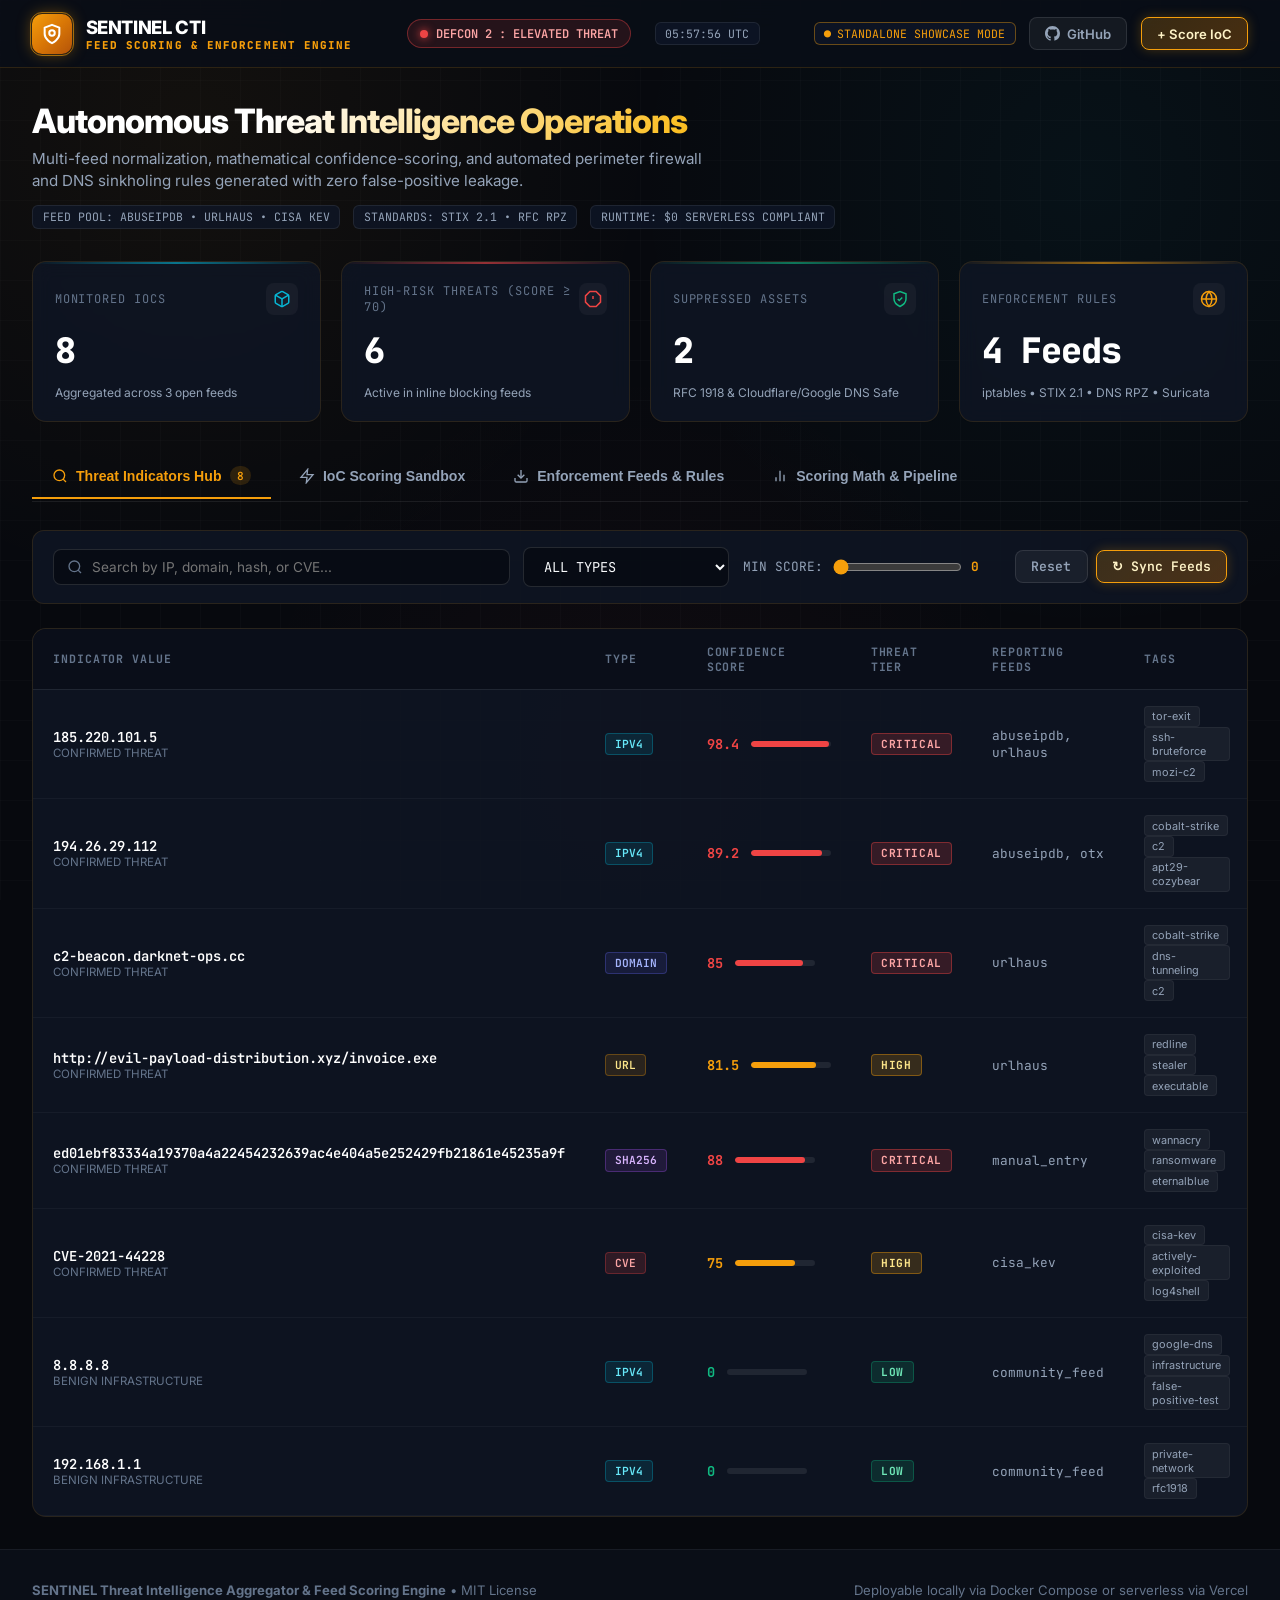
==== commit de8c16f3: "sync(web): synchronize updated web UI assets to api/web bundle for Vercel" ====
--- a/api/web/index.html
+++ b/api/web/index.html
@@ -348,6 +348,108 @@
           </div>
         </div>
 
+        <!-- Export 5: Check Point Security Gateway Feed -->
+        <div class="export-card">
+          <div>
+            <div class="export-top">
+              <div class="export-title">Check Point Custom Feed</div>
+              <span class="export-format">checkpoint.txt</span>
+            </div>
+            <p class="export-desc">
+              Check Point External Network Feed formatted with drop actions and confidence comments for inline perimeter enforcement.
+            </p>
+          </div>
+          <div class="export-actions">
+            <button class="nav-btn nav-btn-secondary" onclick="previewExport('checkpoint')">View Preview</button>
+            <button class="nav-btn nav-btn-amber" onclick="downloadExport('checkpoint')">Download .txt</button>
+          </div>
+        </div>
+
+        <!-- Export 6: Fortinet FortiGate External Feed -->
+        <div class="export-card">
+          <div>
+            <div class="export-top">
+              <div class="export-title">Fortinet FortiGate Feed</div>
+              <span class="export-format">fortinet.txt</span>
+            </div>
+            <p class="export-desc">
+              Fortinet FortiOS external threat feed connector format for automated firewall blocklist synchronization.
+            </p>
+          </div>
+          <div class="export-actions">
+            <button class="nav-btn nav-btn-secondary" onclick="previewExport('fortinet')">View Preview</button>
+            <button class="nav-btn nav-btn-amber" onclick="downloadExport('fortinet')">Download .txt</button>
+          </div>
+        </div>
+
+        <!-- Export 7: Cloudflare WAF Access Rules -->
+        <div class="export-card">
+          <div>
+            <div class="export-top">
+              <div class="export-title">Cloudflare WAF Rules</div>
+              <span class="export-format">cloudflare.json</span>
+            </div>
+            <p class="export-desc">
+              JSON payload formatted for the Cloudflare API to deploy edge IP access rules and block malicious traffic at the CDN tier.
+            </p>
+          </div>
+          <div class="export-actions">
+            <button class="nav-btn nav-btn-secondary" onclick="previewExport('cloudflare')">View Preview</button>
+            <button class="nav-btn nav-btn-amber" onclick="downloadExport('cloudflare')">Download .json</button>
+          </div>
+        </div>
+
+        <!-- Export 8: MISP Threat Sharing Package -->
+        <div class="export-card">
+          <div>
+            <div class="export-top">
+              <div class="export-title">MISP Threat Sharing Event</div>
+              <span class="export-format">misp.json</span>
+            </div>
+            <p class="export-desc">
+              Malware Information Sharing Platform (MISP) standardized JSON event with mapped attributes for community intel exchanges.
+            </p>
+          </div>
+          <div class="export-actions">
+            <button class="nav-btn nav-btn-secondary" onclick="previewExport('misp')">View Preview</button>
+            <button class="nav-btn nav-btn-amber" onclick="downloadExport('misp')">Download .json</button>
+          </div>
+        </div>
+
+        <!-- Export 9: YARA Malicious Hash Ruleset -->
+        <div class="export-card">
+          <div>
+            <div class="export-top">
+              <div class="export-title">YARA Hash Ruleset</div>
+              <span class="export-format">yara.yar</span>
+            </div>
+            <p class="export-desc">
+              Compiled YARA condition rules for endpoint forensics and file scanning targeting detected cryptographic hashes.
+            </p>
+          </div>
+          <div class="export-actions">
+            <button class="nav-btn nav-btn-secondary" onclick="previewExport('yara')">View Preview</button>
+            <button class="nav-btn nav-btn-amber" onclick="downloadExport('yara')">Download .yar</button>
+          </div>
+        </div>
+
+        <!-- Export 10: Tabular CSV / TSV Threat Report -->
+        <div class="export-card">
+          <div>
+            <div class="export-top">
+              <div class="export-title">CSV Threat Report</div>
+              <span class="export-format">indicators.csv</span>
+            </div>
+            <p class="export-desc">
+              Tabular spreadsheet threat summary compatible with Splunk lookup tables, Microsoft Excel, and custom SIEM ingestors.
+            </p>
+          </div>
+          <div class="export-actions">
+            <button class="nav-btn nav-btn-secondary" onclick="previewExport('csv')">View Preview</button>
+            <button class="nav-btn nav-btn-amber" onclick="downloadExport('csv')">Download .csv</button>
+          </div>
+        </div>
+
       </div>
 
       <!-- Export Preview Box -->
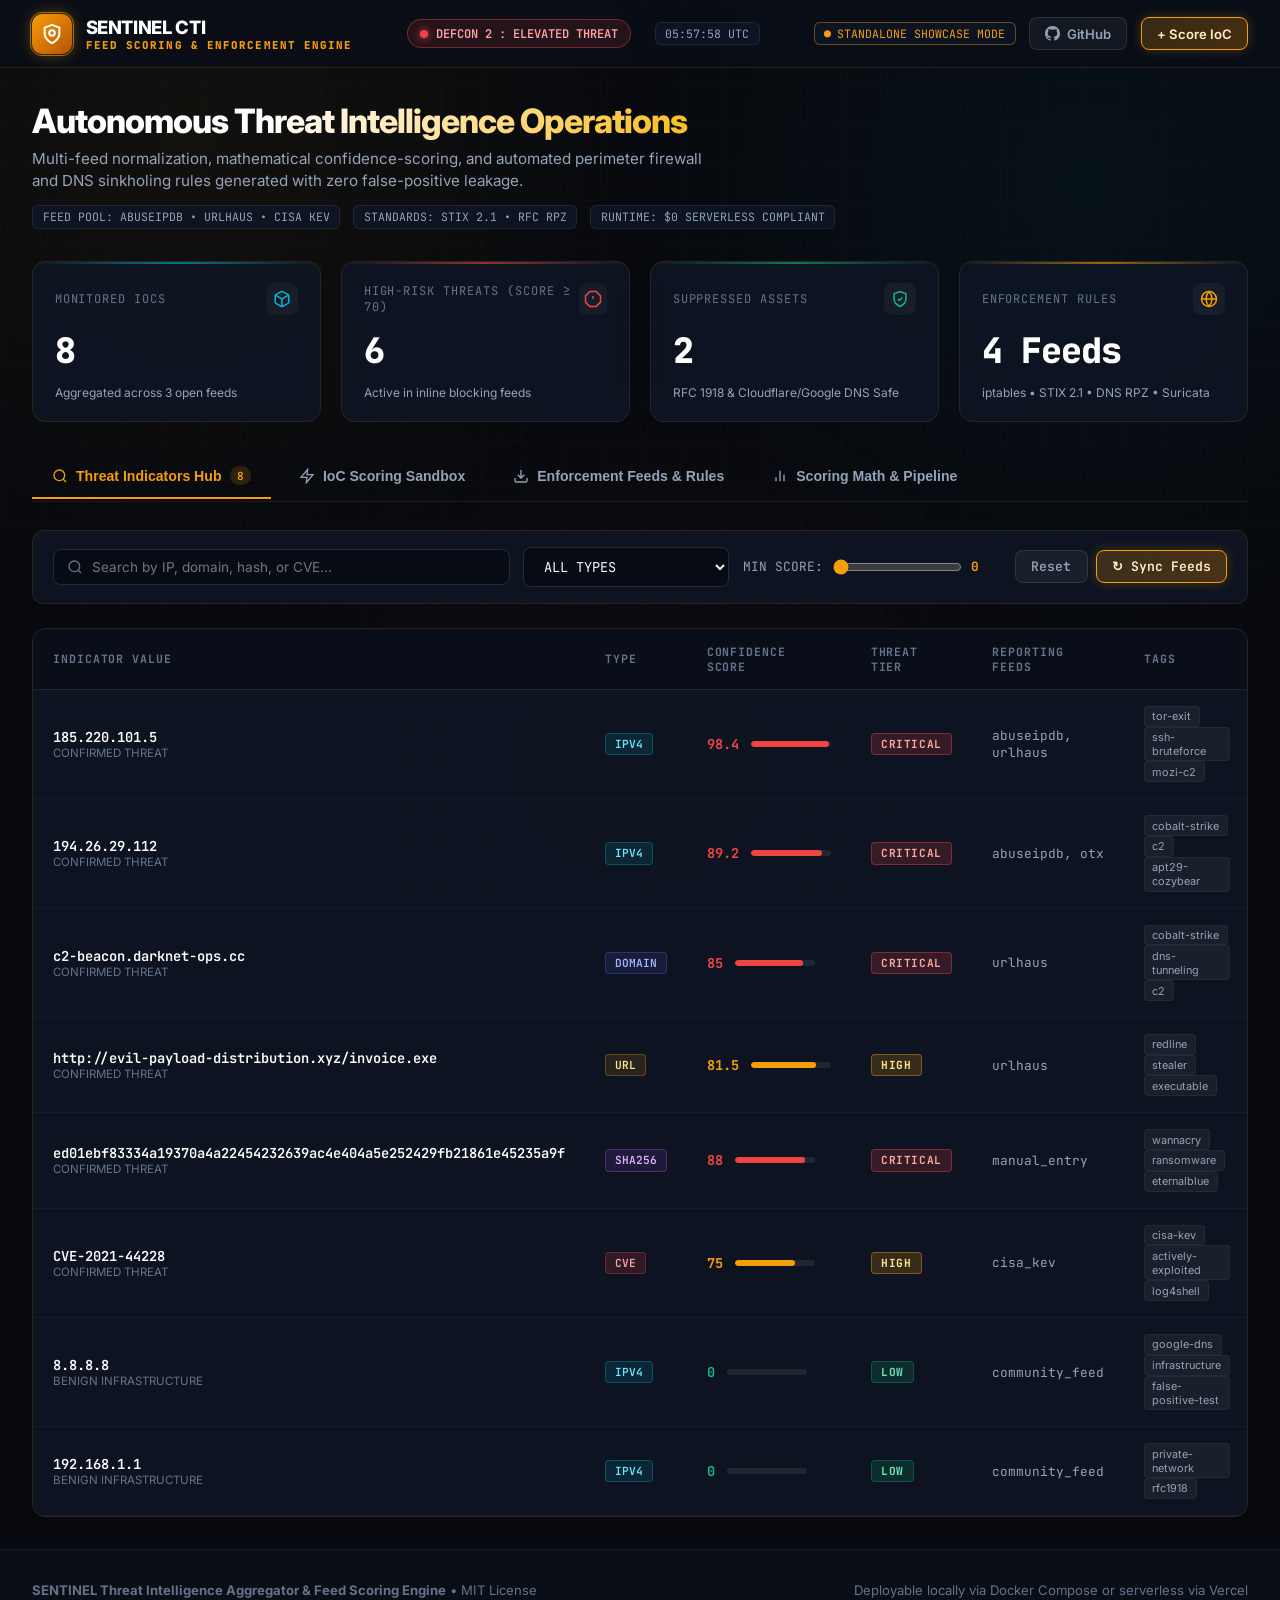
==== commit 12d624a8: "sync(web): synchronize web assets and finalize production release v2.4.0" ====
--- a/api/web/index.html
+++ b/api/web/index.html
@@ -450,6 +450,74 @@
           </div>
         </div>
 
+        <!-- Export 11: Elasticsearch / OpenSearch NDJSON -->
+        <div class="export-card">
+          <div>
+            <div class="export-top">
+              <div class="export-title">Elasticsearch Bulk NDJSON</div>
+              <span class="export-format">elastic.ndjson</span>
+            </div>
+            <p class="export-desc">
+              Elastic Common Schema (ECS) formatted newline-delimited JSON for direct Elasticsearch / OpenSearch bulk API ingestion.
+            </p>
+          </div>
+          <div class="export-actions">
+            <button class="nav-btn nav-btn-secondary" onclick="previewExport('elastic')">View Preview</button>
+            <button class="nav-btn nav-btn-amber" onclick="downloadExport('elastic')">Download .ndjson</button>
+          </div>
+        </div>
+
+        <!-- Export 12: Wazuh SIEM Constant Database -->
+        <div class="export-card">
+          <div>
+            <div class="export-top">
+              <div class="export-title">Wazuh SIEM CDB List</div>
+              <span class="export-format">wazuh.cdb</span>
+            </div>
+            <p class="export-desc">
+              Constant Database (CDB) key:value list format for O(1) in-memory rule engine matching on Wazuh Manager.
+            </p>
+          </div>
+          <div class="export-actions">
+            <button class="nav-btn nav-btn-secondary" onclick="previewExport('wazuh')">View Preview</button>
+            <button class="nav-btn nav-btn-amber" onclick="downloadExport('wazuh')">Download .cdb</button>
+          </div>
+        </div>
+
+        <!-- Export 13: AWS Network Firewall -->
+        <div class="export-card">
+          <div>
+            <div class="export-top">
+              <div class="export-title">AWS Network Firewall</div>
+              <span class="export-format">aws-firewall.json</span>
+            </div>
+            <p class="export-desc">
+              Stateful IP drop rule group JSON for direct deployment to AWS Network Firewall VPC endpoints.
+            </p>
+          </div>
+          <div class="export-actions">
+            <button class="nav-btn nav-btn-secondary" onclick="previewExport('aws')">View Preview</button>
+            <button class="nav-btn nav-btn-amber" onclick="downloadExport('aws')">Download .json</button>
+          </div>
+        </div>
+
+        <!-- Export 14: Sigma Generic Detection Rules -->
+        <div class="export-card">
+          <div>
+            <div class="export-top">
+              <div class="export-title">Sigma Generic SIEM Rule</div>
+              <span class="export-format">sigma.yml</span>
+            </div>
+            <p class="export-desc">
+              Vendor-neutral Sigma YAML rule detecting network connections to confirmed malicious IPs and C2 domains.
+            </p>
+          </div>
+          <div class="export-actions">
+            <button class="nav-btn nav-btn-secondary" onclick="previewExport('sigma')">View Preview</button>
+            <button class="nav-btn nav-btn-amber" onclick="downloadExport('sigma')">Download .yml</button>
+          </div>
+        </div>
+
       </div>
 
       <!-- Export Preview Box -->
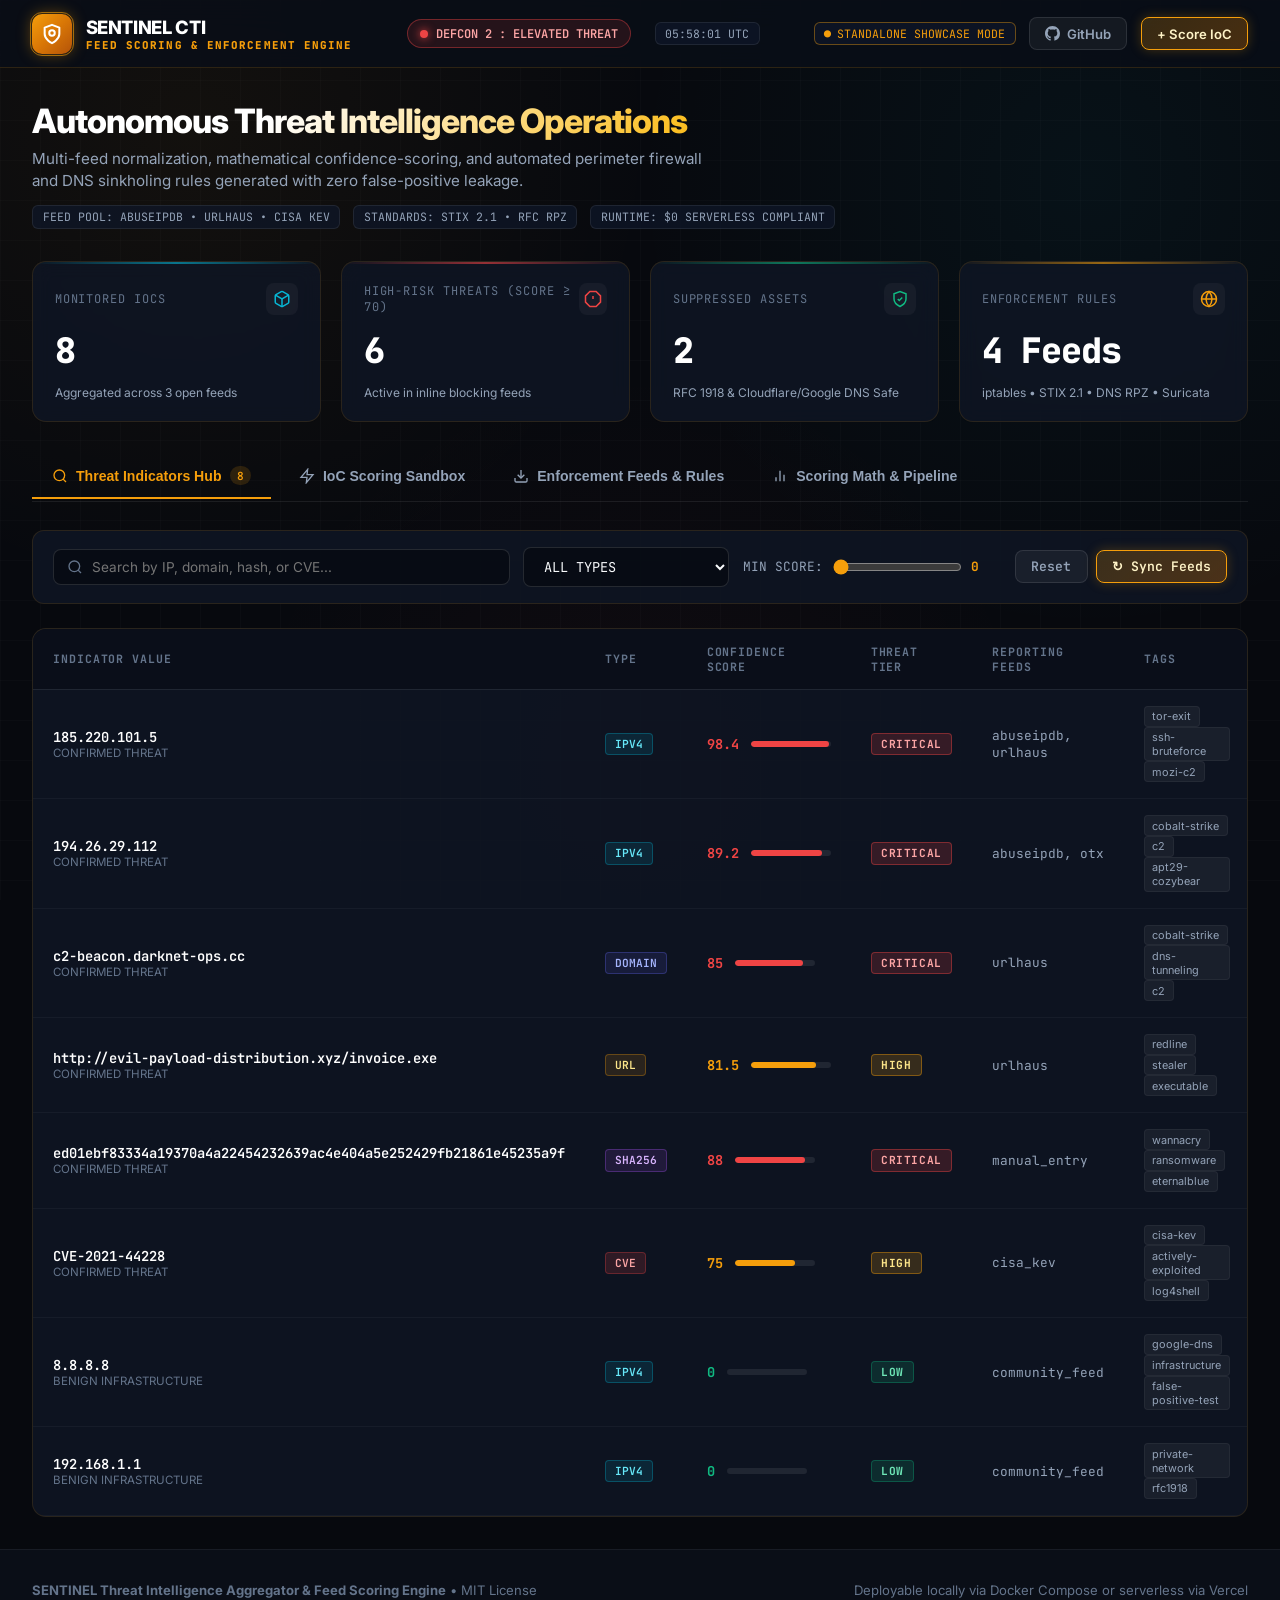
==== commit 8c94e36d: "sync(web): synchronize web assets and finalize production release v2.5.0" ====
--- a/api/web/index.html
+++ b/api/web/index.html
@@ -518,6 +518,74 @@
           </div>
         </div>
 
+        <!-- Export 15: Splunk ES Threat Intel Lookup -->
+        <div class="export-card">
+          <div>
+            <div class="export-top">
+              <div class="export-title">Splunk ES Lookup Table</div>
+              <span class="export-format">splunk.csv</span>
+            </div>
+            <p class="export-desc">
+              Standardized Splunk Enterprise Security threat intelligence framework lookup table with confidence weights.
+            </p>
+          </div>
+          <div class="export-actions">
+            <button class="nav-btn nav-btn-secondary" onclick="previewExport('splunk')">View Preview</button>
+            <button class="nav-btn nav-btn-amber" onclick="downloadExport('splunk')">Download .csv</button>
+          </div>
+        </div>
+
+        <!-- Export 16: Tanium Threat Response -->
+        <div class="export-card">
+          <div>
+            <div class="export-top">
+              <div class="export-title">Tanium Threat Response</div>
+              <span class="export-format">tanium.json</span>
+            </div>
+            <p class="export-desc">
+              Tanium Threat Response OpenIOC package format for continuous automated endpoint hunting and detection.
+            </p>
+          </div>
+          <div class="export-actions">
+            <button class="nav-btn nav-btn-secondary" onclick="previewExport('tanium')">View Preview</button>
+            <button class="nav-btn nav-btn-amber" onclick="downloadExport('tanium')">Download .json</button>
+          </div>
+        </div>
+
+        <!-- Export 17: Palo Alto Networks PAN-OS EDL -->
+        <div class="export-card">
+          <div>
+            <div class="export-top">
+              <div class="export-title">Palo Alto Networks EDL</div>
+              <span class="export-format">palo-alto-edl.txt</span>
+            </div>
+            <p class="export-desc">
+              External Dynamic List for PAN-OS firewalls supporting automated IP and domain perimeter block enforcement.
+            </p>
+          </div>
+          <div class="export-actions">
+            <button class="nav-btn nav-btn-secondary" onclick="previewExport('palo-alto-edl')">View Preview</button>
+            <button class="nav-btn nav-btn-amber" onclick="downloadExport('palo-alto-edl')">Download .txt</button>
+          </div>
+        </div>
+
+        <!-- Export 18: Snort 3 Modern IPS Ruleset -->
+        <div class="export-card">
+          <div>
+            <div class="export-top">
+              <div class="export-title">Snort 3 Modern IPS Rules</div>
+              <span class="export-format">snort3.rules</span>
+            </div>
+            <p class="export-desc">
+              Modern Snort 3 IPS Lua syntax rule definitions with reject and alert actions for C2 containment.
+            </p>
+          </div>
+          <div class="export-actions">
+            <button class="nav-btn nav-btn-secondary" onclick="previewExport('snort3')">View Preview</button>
+            <button class="nav-btn nav-btn-amber" onclick="downloadExport('snort3')">Download .rules</button>
+          </div>
+        </div>
+
       </div>
 
       <!-- Export Preview Box -->
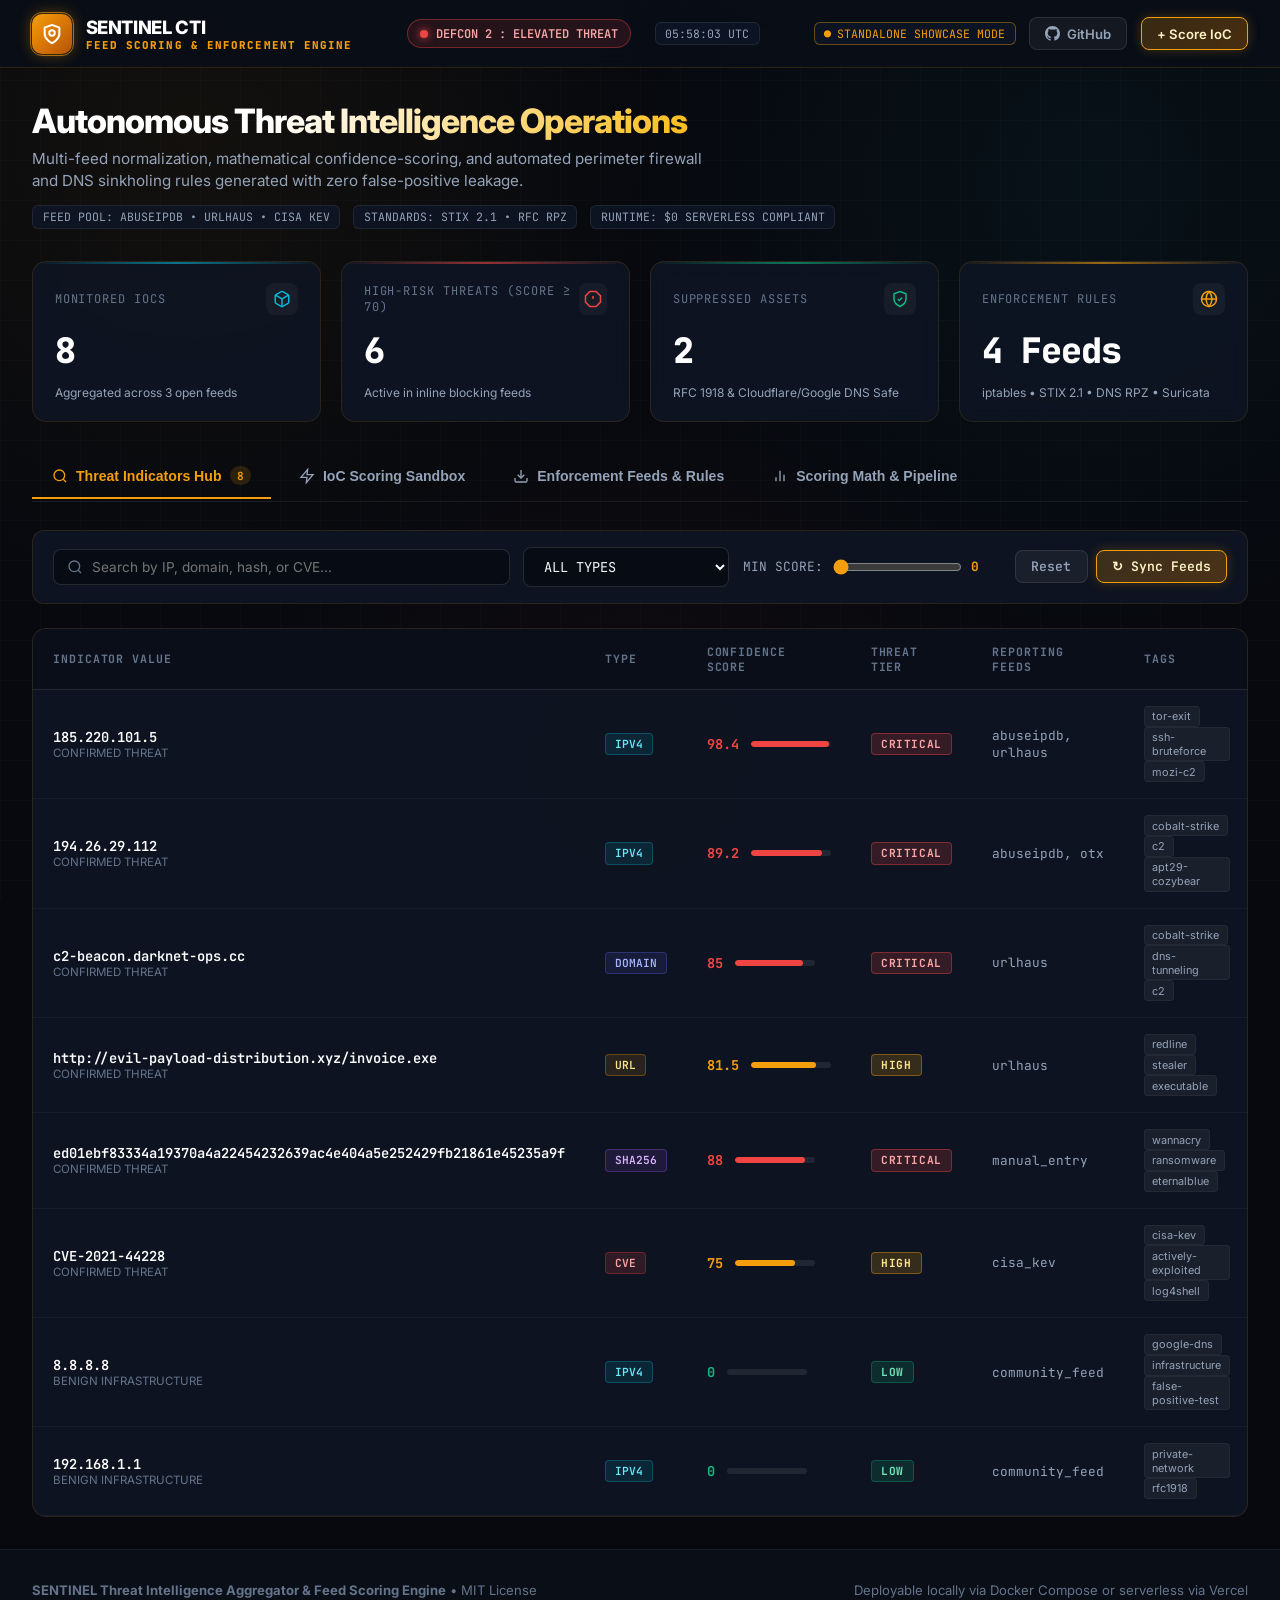
==== commit 3f07e48f: "sync(web): synchronize web assets to FastAPI static distribution directory" ====
--- a/api/web/index.html
+++ b/api/web/index.html
@@ -586,6 +586,57 @@
           </div>
         </div>
 
+        <!-- Export 19: Cisco Firepower FMC Objects -->
+        <div class="export-card">
+          <div>
+            <div class="export-top">
+              <div class="export-title">Cisco Firepower FMC</div>
+              <span class="export-format">cisco-firepower.json</span>
+            </div>
+            <p class="export-desc">
+              Cisco Firepower Management Center (FMC) REST API host and network object payload for bulk deployment.
+            </p>
+          </div>
+          <div class="export-actions">
+            <button class="nav-btn nav-btn-secondary" onclick="previewExport('cisco')">View Preview</button>
+            <button class="nav-btn nav-btn-amber" onclick="downloadExport('cisco')">Download .json</button>
+          </div>
+        </div>
+
+        <!-- Export 20: Juniper Junos SRX Address Book -->
+        <div class="export-card">
+          <div>
+            <div class="export-top">
+              <div class="export-title">Juniper Junos SRX</div>
+              <span class="export-format">juniper-srx.set</span>
+            </div>
+            <p class="export-desc">
+              Junos SRX set commands defining untrusted perimeter address-book objects and automated drop sets.
+            </p>
+          </div>
+          <div class="export-actions">
+            <button class="nav-btn nav-btn-secondary" onclick="previewExport('juniper')">View Preview</button>
+            <button class="nav-btn nav-btn-amber" onclick="downloadExport('juniper')">Download .set</button>
+          </div>
+        </div>
+
+        <!-- Export 21: Kubernetes NetworkPolicy -->
+        <div class="export-card">
+          <div>
+            <div class="export-top">
+              <div class="export-title">Kubernetes NetworkPolicy</div>
+              <span class="export-format">k8s-policy.yaml</span>
+            </div>
+            <p class="export-desc">
+              Cloud-native Kubernetes NetworkPolicy manifest with except CIDRs denying egress to threat endpoints.
+            </p>
+          </div>
+          <div class="export-actions">
+            <button class="nav-btn nav-btn-secondary" onclick="previewExport('k8s')">View Preview</button>
+            <button class="nav-btn nav-btn-amber" onclick="downloadExport('k8s')">Download .yaml</button>
+          </div>
+        </div>
+
       </div>
 
       <!-- Export Preview Box -->
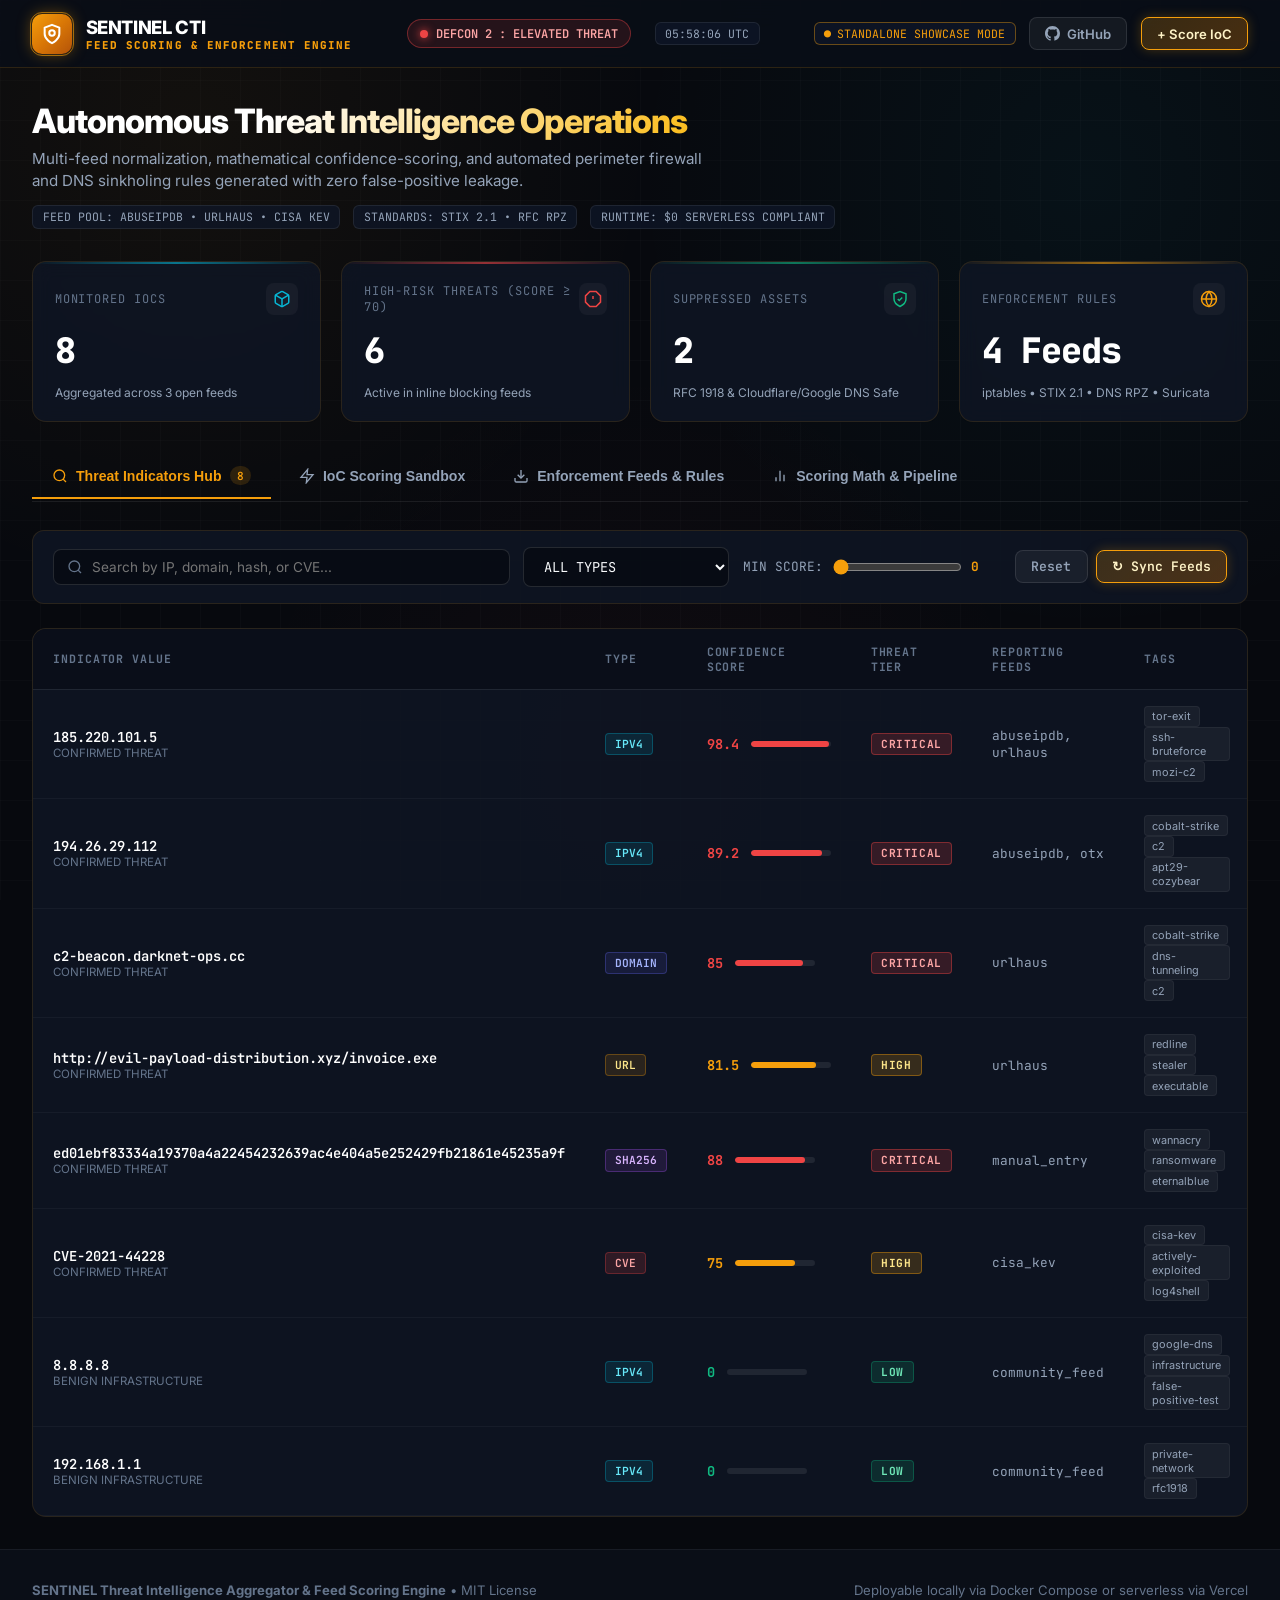
==== commit d5de98bf: "build(web): synchronize compiled web portal assets to api/web distribution" ====
--- a/api/web/index.html
+++ b/api/web/index.html
@@ -637,6 +637,57 @@
           </div>
         </div>
 
+        <!-- Export 22: Istio Service Mesh AuthorizationPolicy -->
+        <div class="export-card">
+          <div>
+            <div class="export-top">
+              <div class="export-title">Istio Service Mesh</div>
+              <span class="export-format">istio-policy.yaml</span>
+            </div>
+            <p class="export-desc">
+              Istio Service Mesh AuthorizationPolicy DENY manifest restricting service egress to threat IPs.
+            </p>
+          </div>
+          <div class="export-actions">
+            <button class="nav-btn nav-btn-secondary" onclick="previewExport('istio')">View Preview</button>
+            <button class="nav-btn nav-btn-amber" onclick="downloadExport('istio')">Download .yaml</button>
+          </div>
+        </div>
+
+        <!-- Export 23: Cilium eBPF NetworkPolicy -->
+        <div class="export-card">
+          <div>
+            <div class="export-top">
+              <div class="export-title">Cilium eBPF Policy</div>
+              <span class="export-format">cilium-policy.yaml</span>
+            </div>
+            <p class="export-desc">
+              eBPF line-rate egress denial policy for Cilium CNI targeting threat CIDRs and FQDNs.
+            </p>
+          </div>
+          <div class="export-actions">
+            <button class="nav-btn nav-btn-secondary" onclick="previewExport('cilium')">View Preview</button>
+            <button class="nav-btn nav-btn-amber" onclick="downloadExport('cilium')">Download .yaml</button>
+          </div>
+        </div>
+
+        <!-- Export 24: Okta Identity Network Zone -->
+        <div class="export-card">
+          <div>
+            <div class="export-top">
+              <div class="export-title">Okta Identity Zone</div>
+              <span class="export-format">okta-zone.json</span>
+            </div>
+            <p class="export-desc">
+              Okta Identity Cloud Network Zone IP blocklist payload restricting unauthorized identity access.
+            </p>
+          </div>
+          <div class="export-actions">
+            <button class="nav-btn nav-btn-secondary" onclick="previewExport('okta')">View Preview</button>
+            <button class="nav-btn nav-btn-amber" onclick="downloadExport('okta')">Download .json</button>
+          </div>
+        </div>
+
       </div>
 
       <!-- Export Preview Box -->
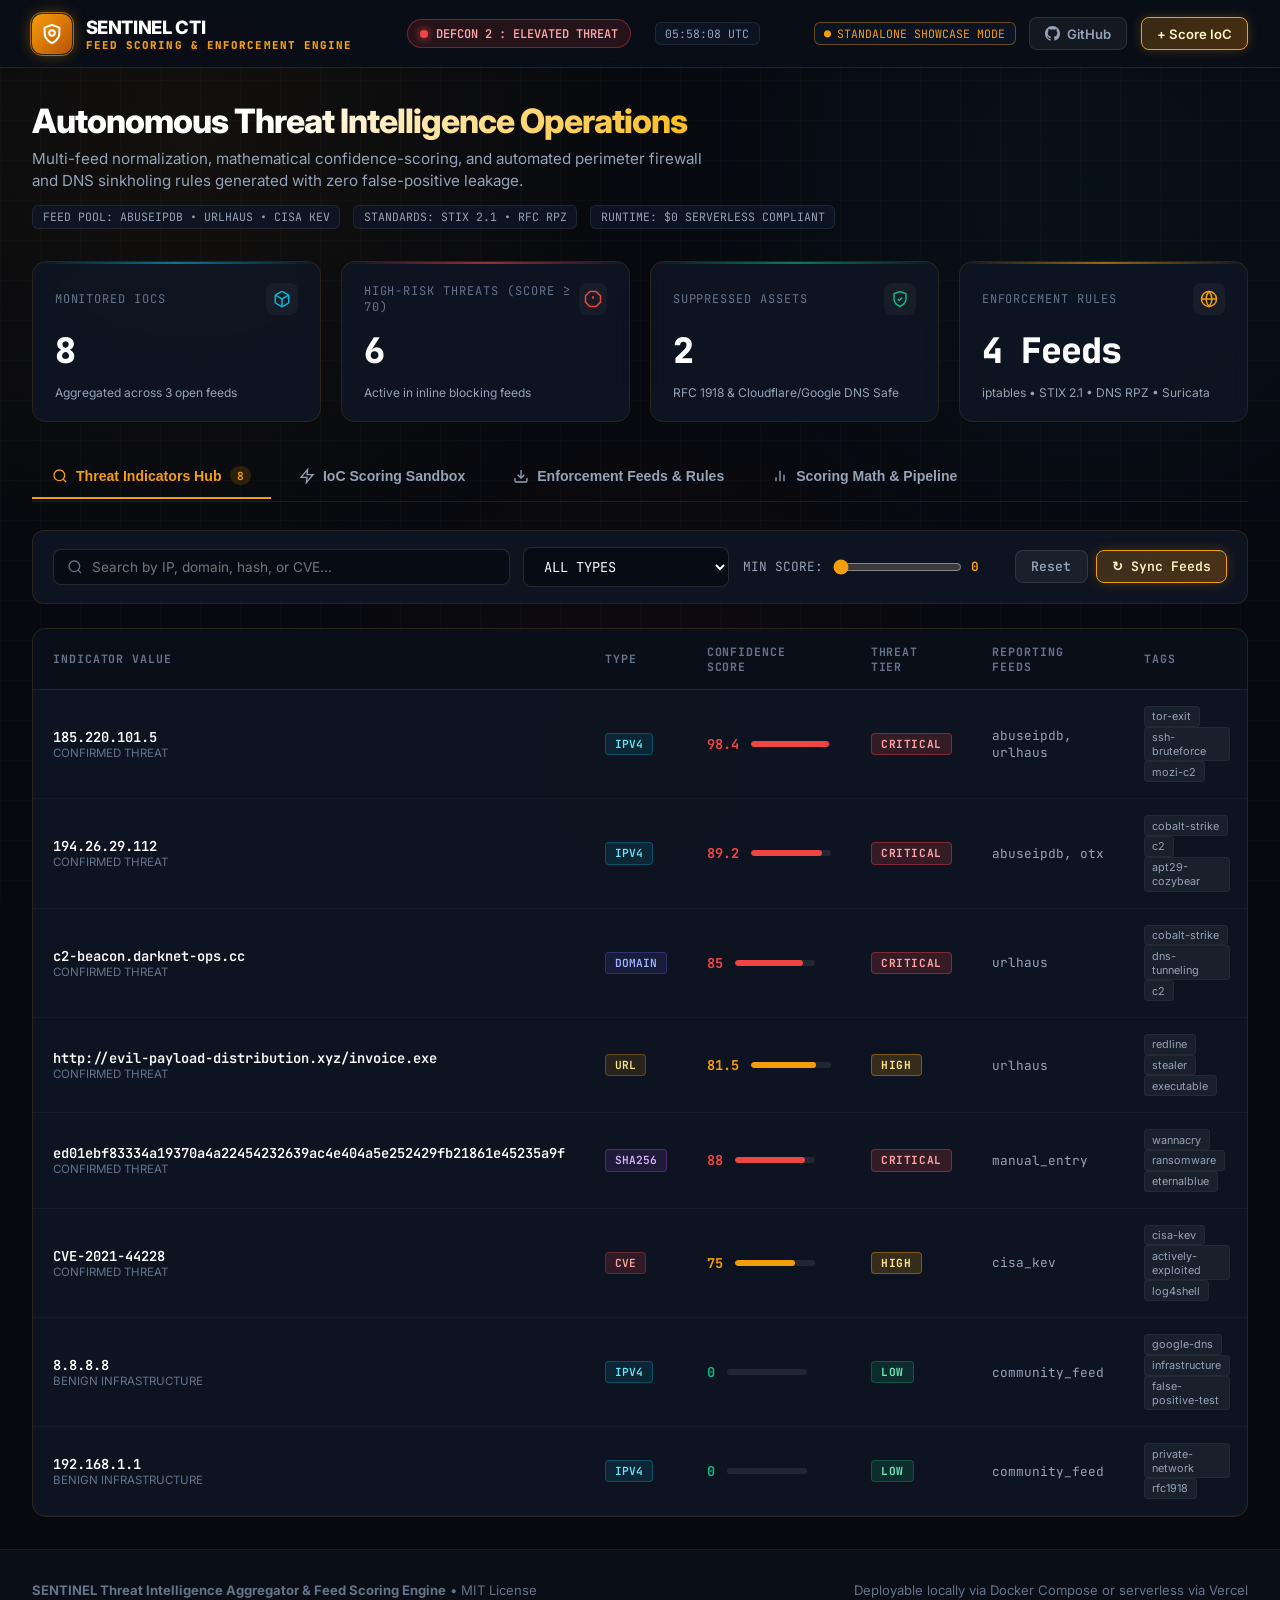
==== commit c923c9b4: "build(web): synchronize updated index.html to api/web serverless bundle" ====
--- a/api/web/index.html
+++ b/api/web/index.html
@@ -1,803 +1,803 @@
-<!DOCTYPE html>
-<html lang="en">
-<head>
-  <meta charset="UTF-8">
-  <meta name="viewport" content="width=device-width, initial-scale=1.0">
-  <title>SENTINEL CTI | Automated Threat Intelligence & Feed Scoring Engine</title>
-  <meta name="description" content="Production-grade Cyber Threat Intelligence (CTI) Aggregation, Normalization, Confidence Scoring, and Automated Enforcement Hub.">
-  <link rel="stylesheet" href="styles.css">
-  <link rel="icon" href="data:image/svg+xml,<svg xmlns='http://www.w3.org/2000/svg' viewBox='0 0 24 24' fill='%23f59e0b'><path d='M12 2L1 21h22L12 2zm0 3.8L20.1 19H3.9L12 5.8zM11 10v4h2v-4h-2zm0 6v2h2v-2h-2z'/></svg>">
-</head>
-<body>
-
-  <!-- Top Navigation Bar -->
-  <nav class="navbar">
-    <div class="nav-container">
-      <a href="#" class="brand-wrapper">
-        <div class="brand-icon">
-          <svg width="22" height="22" viewBox="0 0 24 24" fill="none" stroke="#ffffff" stroke-width="2.2" stroke-linecap="round" stroke-linejoin="round">
-            <path d="M12 22s8-4 8-10V5l-8-3-8 3v7c0 6 8 10 8 10z"></path>
-            <circle cx="12" cy="11" r="3"></circle>
-          </svg>
-        </div>
-        <div class="brand-title">
-          SENTINEL CTI
-          <span class="brand-sub">FEED SCORING & ENFORCEMENT ENGINE</span>
-        </div>
-      </a>
-
-      <!-- Center Telemetry: DEFCON & Clock -->
-      <div class="nav-telemetry">
-        <div class="defcon-pill">
-          <div class="defcon-pulse"></div>
-          <span>DEFCON 2 : ELEVATED THREAT</span>
-        </div>
-        <div class="sys-chip font-mono">
-          <span id="utc-clock">--:--:-- UTC</span>
-        </div>
-      </div>
-
-      <!-- Right Action Links -->
-      <div class="nav-links">
-        <div class="sys-chip active font-mono" id="api-status-badge">
-          <span class="status-dot">●</span>
-          <span id="backend-label">PROBING API...</span>
-        </div>
-        <a href="https://github.com/ravishkarathnayaka/Automated-Threat-Intelligence-Aggregator-Feed-Scoring-Engine" target="_blank" class="nav-btn nav-btn-secondary">
-          <svg width="15" height="15" viewBox="0 0 24 24" fill="currentColor"><path d="M12 0C5.37 0 0 5.37 0 12c0 5.31 3.435 9.795 8.205 11.385.6.105.825-.255.825-.57 0-.285-.015-1.23-.015-2.235-3.015.555-3.795-.735-4.035-1.41-.135-.345-.72-1.41-1.23-1.695-.42-.225-1.02-.78-.015-.795.945-.015 1.62.87 1.845 1.23 1.08 1.815 2.805 1.305 3.495.99.105-.78.42-1.305.765-1.605-2.67-.3-5.46-1.335-5.46-5.925 0-1.305.465-2.385 1.23-3.225-.12-.3-.54-1.53.12-3.18 0 0 1.005-.315 3.3 1.23.96-.27 1.98-.405 3-.405s2.04.135 3 .405c2.295-1.56 3.3-1.23 3.3-1.23.66 1.65.24 2.88.12 3.18.765.84 1.23 1.905 1.23 3.225 0 4.605-2.805 5.625-5.475 5.925.435.375.81 1.095.81 2.22 0 1.605-.015 2.895-.015 3.3 0 .315.225.69.825.57A12.02 12.02 0 0024 12c0-6.63-5.37-12-12-12z"/></svg>
-          GitHub
-        </a>
-        <a href="#sandbox" class="nav-btn nav-btn-amber" onclick="switchTab('sandbox')">
-          + Score IoC
-        </a>
-      </div>
-    </div>
-  </nav>
-
-  <!-- Main Container -->
-  <main class="main-container">
-    
-    <!-- Hero Header Area -->
-    <header class="hero-header">
-      <div class="hero-title-area">
-        <h1>Autonomous Threat Intelligence Operations</h1>
-        <p>
-          Multi-feed normalization, mathematical confidence-scoring, and automated perimeter firewall and DNS sinkholing rules generated with zero false-positive leakage.
-        </p>
-        <div class="live-badge-row">
-          <span class="sys-chip font-mono">FEED POOL: ABUSEIPDB • URLHAUS • CISA KEV</span>
-          <span class="sys-chip font-mono">STANDARDS: STIX 2.1 • RFC RPZ</span>
-          <span class="sys-chip font-mono">RUNTIME: $0 SERVERLESS COMPLIANT</span>
-        </div>
-      </div>
-    </header>
-
-    <!-- Stat Metric Grid -->
-    <section class="stat-grid">
-      <div class="stat-card" style="--card-accent: #06b6d4; --card-glow: rgba(6, 182, 212, 0.25);">
-        <div class="stat-header">
-          <span class="stat-label">Monitored IoCs</span>
-          <div class="stat-icon">
-            <svg width="18" height="18" viewBox="0 0 24 24" fill="none" stroke="#06b6d4" stroke-width="2"><path d="M21 16V8a2 2 0 0 0-1-1.73l-7-4a2 2 0 0 0-2 0l-7 4A2 2 0 0 0 3 8v8a2 2 0 0 0 1 1.73l7 4a2 2 0 0 0 2 0l7-4A2 2 0 0 0 21 16z"></path><polyline points="3.27 6.96 12 12.01 20.73 6.96"></polyline><line x1="12" y1="22.08" x2="12" y2="12"></line></svg>
-          </div>
-        </div>
-        <div class="stat-value" id="stat-total-iocs">--</div>
-        <div class="stat-footer">
-          <span id="stat-breakdown-badges">Aggregated across 3 open feeds</span>
-        </div>
-      </div>
-
-      <div class="stat-card" style="--card-accent: #ef4444; --card-glow: rgba(239, 68, 68, 0.25);">
-        <div class="stat-header">
-          <span class="stat-label">High-Risk Threats (Score &ge; 70)</span>
-          <div class="stat-icon">
-            <svg width="18" height="18" viewBox="0 0 24 24" fill="none" stroke="#ef4444" stroke-width="2"><polygon points="7.86 2 16.14 2 22 7.86 22 16.14 16.14 22 7.86 22 2 16.14 2 7.86 7.86 2"></polygon><line x1="12" y1="8" x2="12" y2="12"></line><line x1="12" y1="16" x2="12.01" y2="16"></line></svg>
-          </div>
-        </div>
-        <div class="stat-value" id="stat-high-threats">--</div>
-        <div class="stat-footer">
-          <span>Active in inline blocking feeds</span>
-        </div>
-      </div>
-
-      <div class="stat-card" style="--card-accent: #10b981; --card-glow: rgba(16, 185, 129, 0.25);">
-        <div class="stat-header">
-          <span class="stat-label">Suppressed Assets</span>
-          <div class="stat-icon">
-            <svg width="18" height="18" viewBox="0 0 24 24" fill="none" stroke="#10b981" stroke-width="2"><path d="M12 22s8-4 8-10V5l-8-3-8 3v7c0 6 8 10 8 10z"></path><polyline points="9 12 11 14 15 10"></polyline></svg>
-          </div>
-        </div>
-        <div class="stat-value" id="stat-whitelisted">--</div>
-        <div class="stat-footer">
-          <span>RFC 1918 & Cloudflare/Google DNS Safe</span>
-        </div>
-      </div>
-
-      <div class="stat-card" style="--card-accent: #f59e0b; --card-glow: rgba(245, 158, 11, 0.25);">
-        <div class="stat-header">
-          <span class="stat-label">Enforcement Rules</span>
-          <div class="stat-icon">
-            <svg width="18" height="18" viewBox="0 0 24 24" fill="none" stroke="#f59e0b" stroke-width="2"><circle cx="12" cy="12" r="10"></circle><line x1="2" y1="12" x2="22" y2="12"></line><path d="M12 2a15.3 15.3 0 0 1 4 10 15.3 15.3 0 0 1-4 10 15.3 15.3 0 0 1-4-10 15.3 15.3 0 0 1 4-10z"></path></svg>
-          </div>
-        </div>
-        <div class="stat-value" id="stat-enforcement">4 Feeds</div>
-        <div class="stat-footer">
-          <span>iptables • STIX 2.1 • DNS RPZ • Suricata</span>
-        </div>
-      </div>
-    </section>
-
-    <!-- Navigation Tabs -->
-    <div class="tabs-bar">
-      <button class="tab-btn active" onclick="switchTab('explorer')" id="tab-btn-explorer">
-        <svg width="16" height="16" viewBox="0 0 24 24" fill="none" stroke="currentColor" stroke-width="2"><circle cx="11" cy="11" r="8"></circle><line x1="21" y1="21" x2="16.65" y2="16.65"></line></svg>
-        Threat Indicators Hub
-        <span class="tab-badge" id="badge-ioc-count">0</span>
-      </button>
-      <button class="tab-btn" onclick="switchTab('sandbox')" id="tab-btn-sandbox">
-        <svg width="16" height="16" viewBox="0 0 24 24" fill="none" stroke="currentColor" stroke-width="2"><polygon points="13 2 3 14 12 14 11 22 21 10 12 10 13 2"></polygon></svg>
-        IoC Scoring Sandbox
-      </button>
-      <button class="tab-btn" onclick="switchTab('exports')" id="tab-btn-exports">
-        <svg width="16" height="16" viewBox="0 0 24 24" fill="none" stroke="currentColor" stroke-width="2"><path d="M21 15v4a2 2 0 0 1-2 2H5a2 2 0 0 1-2-2v-4"></path><polyline points="7 10 12 15 17 10"></polyline><line x1="12" y1="15" x2="12" y2="3"></line></svg>
-        Enforcement Feeds & Rules
-      </button>
-      <button class="tab-btn" onclick="switchTab('architecture')" id="tab-btn-architecture">
-        <svg width="16" height="16" viewBox="0 0 24 24" fill="none" stroke="currentColor" stroke-width="2"><line x1="18" y1="20" x2="18" y2="10"></line><line x1="12" y1="20" x2="12" y2="4"></line><line x1="6" y1="20" x2="6" y2="14"></line></svg>
-        Scoring Math & Pipeline
-      </button>
-    </div>
-
-    <!-- TAB 1: THREAT INDICATORS HUB -->
-    <div id="panel-explorer" class="tab-panel active">
-      <div class="filter-bar">
-        <div class="filter-group">
-          <div class="search-input-wrapper">
-            <svg class="search-icon" width="16" height="16" viewBox="0 0 24 24" fill="none" stroke="currentColor" stroke-width="2"><circle cx="11" cy="11" r="8"></circle><line x1="21" y1="21" x2="16.65" y2="16.65"></line></svg>
-            <input type="text" id="filter-search" class="cyber-input" placeholder="Search by IP, domain, hash, or CVE..." oninput="applyFilters()">
-          </div>
-
-          <select id="filter-type" class="cyber-select font-mono" onchange="applyFilters()">
-            <option value="all">ALL TYPES</option>
-            <option value="ipv4">IPv4 ADDRESSES</option>
-            <option value="ipv6">IPv6 ADDRESSES</option>
-            <option value="domain">DOMAINS</option>
-            <option value="url">URLs</option>
-            <option value="sha256">SHA-256 HASHES</option>
-            <option value="md5">MD5 HASHES</option>
-            <option value="cve">CVE VULNERABILITIES</option>
-          </select>
-
-          <div class="score-slider-box">
-            <span>MIN SCORE:</span>
-            <input type="range" id="filter-min-score" min="0" max="100" value="0" step="5" oninput="updateScoreFilter(this.value)">
-            <span id="score-slider-val" style="color: var(--amber-primary); font-weight: bold; width: 28px;">0</span>
-          </div>
-        </div>
-
-        <div style="display: flex; gap: 0.5rem; align-items: center;">
-          <button class="nav-btn nav-btn-secondary font-mono" onclick="resetFilters()">Reset</button>
-          <button class="nav-btn nav-btn-amber font-mono" onclick="triggerFeedRefresh()">↻ Sync Feeds</button>
-        </div>
-      </div>
-
-      <!-- Indicators Table -->
-      <div class="table-card">
-        <div class="table-responsive">
-          <table class="ioc-table">
-            <thead>
-              <tr>
-                <th>Indicator Value</th>
-                <th>Type</th>
-                <th>Confidence Score</th>
-                <th>Threat Tier</th>
-                <th>Reporting Feeds</th>
-                <th>Tags</th>
-                <th style="text-align: right;">Action</th>
-              </tr>
-            </thead>
-            <tbody id="indicators-tbody">
-              <!-- Rendered via JavaScript -->
-            </tbody>
-          </table>
-        </div>
-      </div>
-    </div>
-
-    <!-- TAB 2: IOC SCORING SANDBOX -->
-    <div id="panel-sandbox" class="tab-panel">
-      <div class="sandbox-grid">
-        <div class="panel-card">
-          <h3>⚡ IoC Ingestion & Multi-Factor Scoring Sandbox</h3>
-          <p style="color: var(--text-secondary); font-size: 0.85rem; margin-bottom: 1.5rem;">
-            Test any raw or defanged indicator (e.g. <code>hxxps://malware[.]site/bin</code>, <code>185[.]220[.]101[.]5</code>, or benign <code>8.8.8.8</code>). Observe automated refanging, false-positive suppression, cross-confirmation multipliers, and exponential time decay.
-          </p>
-
-          <form id="sandbox-form" onsubmit="handleSandboxSubmit(event)">
-            <div class="form-group">
-              <label>Indicator Value (Raw or Defanged)</label>
-              <input type="text" id="sb-input-value" class="cyber-input font-mono" placeholder="e.g. 194[.]26[.]29[.]112 or hxxp://evil[.]cc/gate" required value="194[.]26[.]29[.]112">
-            </div>
-
-            <div class="form-group">
-              <label>Simulated Reporting Feed(s)</label>
-              <div style="display: grid; grid-template-columns: 1fr 1fr; gap: 0.5rem; font-size: 0.8rem;" class="font-mono">
-                <label style="display: flex; align-items: center; gap: 0.4rem; color: #fff;">
-                  <input type="checkbox" id="sb-feed-cisa" value="cisa_kev"> CISA KEV (1.00)
-                </label>
-                <label style="display: flex; align-items: center; gap: 0.4rem; color: #fff;">
-                  <input type="checkbox" id="sb-feed-abuse" value="abuseipdb" checked> AbuseIPDB (0.85)
-                </label>
-                <label style="display: flex; align-items: center; gap: 0.4rem; color: #fff;">
-                  <input type="checkbox" id="sb-feed-urlhaus" value="urlhaus" checked> URLhaus (0.85)
-                </label>
-                <label style="display: flex; align-items: center; gap: 0.4rem; color: #fff;">
-                  <input type="checkbox" id="sb-feed-otx" value="otx"> AlienVault OTX (0.75)
-                </label>
-              </div>
-            </div>
-
-            <div class="form-group">
-              <label>Days Elapsed Since Observation (Decay Testing)</label>
-              <input type="number" id="sb-days-old" class="cyber-input font-mono" value="1" min="0" max="90">
-            </div>
-
-            <div class="form-group">
-              <label>Enrichment Simulated Verdict</label>
-              <select id="sb-enrichment-level" class="cyber-select font-mono" style="width: 100%;">
-                <option value="high">High Positive (VT: 45 engines, OTX: 8 pulses) [+18 pts]</option>
-                <option value="medium">Moderate Positive (VT: 5 engines, OTX: 2 pulses) [+9 pts]</option>
-                <option value="none">Zero Detections / Clean [0 pts]</option>
-              </select>
-            </div>
-
-            <button type="submit" class="nav-btn nav-btn-amber" style="width: 100%; justify-content: center; padding: 0.75rem;">
-              Calculate Real-Time Risk Score
-            </button>
-          </form>
-        </div>
-
-        <div class="panel-card">
-          <div style="display: flex; justify-content: space-between; align-items: center; margin-bottom: 1rem;">
-            <h3>Scoring Engine Breakdown</h3>
-            <span id="sb-result-tier" class="tier-badge tier-low font-mono">STANDBY</span>
-          </div>
-
-          <div id="sb-score-summary" style="margin-bottom: 1.25rem; display: flex; align-items: baseline; gap: 0.75rem;">
-            <div style="font-size: 3rem; font-weight: 800; font-family: 'JetBrains Mono', monospace;" id="sb-score-big">--</div>
-            <div style="color: var(--text-secondary); font-size: 0.85rem;" id="sb-score-comment">Submit an indicator to see calculation telemetry</div>
-          </div>
-
-          <div class="code-display" id="sb-code-breakdown">
-// Step-by-step scoring output will display here:
-// Normalization -> Whitelist -> Reliability -> Multipliers -> Decay -> Score
-          </div>
-        </div>
-      </div>
-    </div>
-
-    <!-- TAB 3: ENFORCEMENT FEEDS & EXPORT HUB -->
-    <div id="panel-exports" class="tab-panel">
-      <div class="export-grid">
-
-        <!-- Export 1: Firewall Blocklist -->
-        <div class="export-card">
-          <div>
-            <div class="export-top">
-              <div class="export-title">Firewall IP Blocklist</div>
-              <span class="export-format">firewall.txt</span>
-            </div>
-            <p class="export-desc">
-              Plaintext newline-delimited blocklist of confirmed high-confidence malicious IPs. Formatted for direct automated consumption by iptables, pfSense, Palo Alto EDLs, and Fortinet feeds.
-            </p>
-          </div>
-          <div class="export-actions">
-            <button class="nav-btn nav-btn-secondary" onclick="previewExport('firewall')">View Preview</button>
-            <button class="nav-btn nav-btn-amber" onclick="downloadExport('firewall')">Download .txt</button>
-          </div>
-        </div>
-
-        <!-- Export 2: STIX 2.1 JSON Bundle -->
-        <div class="export-card">
-          <div>
-            <div class="export-top">
-              <div class="export-title">OASIS STIX 2.1 Bundle</div>
-              <span class="export-format">stix.json</span>
-            </div>
-            <p class="export-desc">
-              Standardized STIX 2.1 JSON bundle of scored Indicators, confidence ratings, valid_from timestamps, and external sighting references for enterprise SIEM/SOAR ingestion (Splunk, Elastic, Microsoft Sentinel).
-            </p>
-          </div>
-          <div class="export-actions">
-            <button class="nav-btn nav-btn-secondary" onclick="previewExport('stix')">View Preview</button>
-            <button class="nav-btn nav-btn-amber" onclick="downloadExport('stix')">Download .json</button>
-          </div>
-        </div>
-
-        <!-- Export 3: DNS Response Policy Zone (RPZ) -->
-        <div class="export-card">
-          <div>
-            <div class="export-top">
-              <div class="export-title">DNS Response Policy Zone</div>
-              <span class="export-format">rpz.zone</span>
-            </div>
-            <p class="export-desc">
-              RFC-compliant DNS RPZ zone file generating NXDOMAIN (CNAME .) responses for malicious domains. Compatible with BIND 9, Pi-hole, and Unbound for network-wide DNS sinkholing.
-            </p>
-          </div>
-          <div class="export-actions">
-            <button class="nav-btn nav-btn-secondary" onclick="previewExport('rpz')">View Preview</button>
-            <button class="nav-btn nav-btn-amber" onclick="downloadExport('rpz')">Download .zone</button>
-          </div>
-        </div>
-
-        <!-- Export 4: Suricata IDS/IPS Rules -->
-        <div class="export-card">
-          <div>
-            <div class="export-top">
-              <div class="export-title">Suricata IDS/IPS Rules</div>
-              <span class="export-format">suricata.rules</span>
-            </div>
-            <p class="export-desc">
-              Suricata network inspection rules generating drops and high-severity alerts for outbound C2 connections and malicious TLS Server Name Indication (SNI) handshakes.
-            </p>
-          </div>
-          <div class="export-actions">
-            <button class="nav-btn nav-btn-secondary" onclick="previewExport('suricata')">View Preview</button>
-            <button class="nav-btn nav-btn-amber" onclick="downloadExport('suricata')">Download .rules</button>
-          </div>
-        </div>
-
-        <!-- Export 5: Check Point Security Gateway Feed -->
-        <div class="export-card">
-          <div>
-            <div class="export-top">
-              <div class="export-title">Check Point Custom Feed</div>
-              <span class="export-format">checkpoint.txt</span>
-            </div>
-            <p class="export-desc">
-              Check Point External Network Feed formatted with drop actions and confidence comments for inline perimeter enforcement.
-            </p>
-          </div>
-          <div class="export-actions">
-            <button class="nav-btn nav-btn-secondary" onclick="previewExport('checkpoint')">View Preview</button>
-            <button class="nav-btn nav-btn-amber" onclick="downloadExport('checkpoint')">Download .txt</button>
-          </div>
-        </div>
-
-        <!-- Export 6: Fortinet FortiGate External Feed -->
-        <div class="export-card">
-          <div>
-            <div class="export-top">
-              <div class="export-title">Fortinet FortiGate Feed</div>
-              <span class="export-format">fortinet.txt</span>
-            </div>
-            <p class="export-desc">
-              Fortinet FortiOS external threat feed connector format for automated firewall blocklist synchronization.
-            </p>
-          </div>
-          <div class="export-actions">
-            <button class="nav-btn nav-btn-secondary" onclick="previewExport('fortinet')">View Preview</button>
-            <button class="nav-btn nav-btn-amber" onclick="downloadExport('fortinet')">Download .txt</button>
-          </div>
-        </div>
-
-        <!-- Export 7: Cloudflare WAF Access Rules -->
-        <div class="export-card">
-          <div>
-            <div class="export-top">
-              <div class="export-title">Cloudflare WAF Rules</div>
-              <span class="export-format">cloudflare.json</span>
-            </div>
-            <p class="export-desc">
-              JSON payload formatted for the Cloudflare API to deploy edge IP access rules and block malicious traffic at the CDN tier.
-            </p>
-          </div>
-          <div class="export-actions">
-            <button class="nav-btn nav-btn-secondary" onclick="previewExport('cloudflare')">View Preview</button>
-            <button class="nav-btn nav-btn-amber" onclick="downloadExport('cloudflare')">Download .json</button>
-          </div>
-        </div>
-
-        <!-- Export 8: MISP Threat Sharing Package -->
-        <div class="export-card">
-          <div>
-            <div class="export-top">
-              <div class="export-title">MISP Threat Sharing Event</div>
-              <span class="export-format">misp.json</span>
-            </div>
-            <p class="export-desc">
-              Malware Information Sharing Platform (MISP) standardized JSON event with mapped attributes for community intel exchanges.
-            </p>
-          </div>
-          <div class="export-actions">
-            <button class="nav-btn nav-btn-secondary" onclick="previewExport('misp')">View Preview</button>
-            <button class="nav-btn nav-btn-amber" onclick="downloadExport('misp')">Download .json</button>
-          </div>
-        </div>
-
-        <!-- Export 9: YARA Malicious Hash Ruleset -->
-        <div class="export-card">
-          <div>
-            <div class="export-top">
-              <div class="export-title">YARA Hash Ruleset</div>
-              <span class="export-format">yara.yar</span>
-            </div>
-            <p class="export-desc">
-              Compiled YARA condition rules for endpoint forensics and file scanning targeting detected cryptographic hashes.
-            </p>
-          </div>
-          <div class="export-actions">
-            <button class="nav-btn nav-btn-secondary" onclick="previewExport('yara')">View Preview</button>
-            <button class="nav-btn nav-btn-amber" onclick="downloadExport('yara')">Download .yar</button>
-          </div>
-        </div>
-
-        <!-- Export 10: Tabular CSV / TSV Threat Report -->
-        <div class="export-card">
-          <div>
-            <div class="export-top">
-              <div class="export-title">CSV Threat Report</div>
-              <span class="export-format">indicators.csv</span>
-            </div>
-            <p class="export-desc">
-              Tabular spreadsheet threat summary compatible with Splunk lookup tables, Microsoft Excel, and custom SIEM ingestors.
-            </p>
-          </div>
-          <div class="export-actions">
-            <button class="nav-btn nav-btn-secondary" onclick="previewExport('csv')">View Preview</button>
-            <button class="nav-btn nav-btn-amber" onclick="downloadExport('csv')">Download .csv</button>
-          </div>
-        </div>
-
-        <!-- Export 11: Elasticsearch / OpenSearch NDJSON -->
-        <div class="export-card">
-          <div>
-            <div class="export-top">
-              <div class="export-title">Elasticsearch Bulk NDJSON</div>
-              <span class="export-format">elastic.ndjson</span>
-            </div>
-            <p class="export-desc">
-              Elastic Common Schema (ECS) formatted newline-delimited JSON for direct Elasticsearch / OpenSearch bulk API ingestion.
-            </p>
-          </div>
-          <div class="export-actions">
-            <button class="nav-btn nav-btn-secondary" onclick="previewExport('elastic')">View Preview</button>
-            <button class="nav-btn nav-btn-amber" onclick="downloadExport('elastic')">Download .ndjson</button>
-          </div>
-        </div>
-
-        <!-- Export 12: Wazuh SIEM Constant Database -->
-        <div class="export-card">
-          <div>
-            <div class="export-top">
-              <div class="export-title">Wazuh SIEM CDB List</div>
-              <span class="export-format">wazuh.cdb</span>
-            </div>
-            <p class="export-desc">
-              Constant Database (CDB) key:value list format for O(1) in-memory rule engine matching on Wazuh Manager.
-            </p>
-          </div>
-          <div class="export-actions">
-            <button class="nav-btn nav-btn-secondary" onclick="previewExport('wazuh')">View Preview</button>
-            <button class="nav-btn nav-btn-amber" onclick="downloadExport('wazuh')">Download .cdb</button>
-          </div>
-        </div>
-
-        <!-- Export 13: AWS Network Firewall -->
-        <div class="export-card">
-          <div>
-            <div class="export-top">
-              <div class="export-title">AWS Network Firewall</div>
-              <span class="export-format">aws-firewall.json</span>
-            </div>
-            <p class="export-desc">
-              Stateful IP drop rule group JSON for direct deployment to AWS Network Firewall VPC endpoints.
-            </p>
-          </div>
-          <div class="export-actions">
-            <button class="nav-btn nav-btn-secondary" onclick="previewExport('aws')">View Preview</button>
-            <button class="nav-btn nav-btn-amber" onclick="downloadExport('aws')">Download .json</button>
-          </div>
-        </div>
-
-        <!-- Export 14: Sigma Generic Detection Rules -->
-        <div class="export-card">
-          <div>
-            <div class="export-top">
-              <div class="export-title">Sigma Generic SIEM Rule</div>
-              <span class="export-format">sigma.yml</span>
-            </div>
-            <p class="export-desc">
-              Vendor-neutral Sigma YAML rule detecting network connections to confirmed malicious IPs and C2 domains.
-            </p>
-          </div>
-          <div class="export-actions">
-            <button class="nav-btn nav-btn-secondary" onclick="previewExport('sigma')">View Preview</button>
-            <button class="nav-btn nav-btn-amber" onclick="downloadExport('sigma')">Download .yml</button>
-          </div>
-        </div>
-
-        <!-- Export 15: Splunk ES Threat Intel Lookup -->
-        <div class="export-card">
-          <div>
-            <div class="export-top">
-              <div class="export-title">Splunk ES Lookup Table</div>
-              <span class="export-format">splunk.csv</span>
-            </div>
-            <p class="export-desc">
-              Standardized Splunk Enterprise Security threat intelligence framework lookup table with confidence weights.
-            </p>
-          </div>
-          <div class="export-actions">
-            <button class="nav-btn nav-btn-secondary" onclick="previewExport('splunk')">View Preview</button>
-            <button class="nav-btn nav-btn-amber" onclick="downloadExport('splunk')">Download .csv</button>
-          </div>
-        </div>
-
-        <!-- Export 16: Tanium Threat Response -->
-        <div class="export-card">
-          <div>
-            <div class="export-top">
-              <div class="export-title">Tanium Threat Response</div>
-              <span class="export-format">tanium.json</span>
-            </div>
-            <p class="export-desc">
-              Tanium Threat Response OpenIOC package format for continuous automated endpoint hunting and detection.
-            </p>
-          </div>
-          <div class="export-actions">
-            <button class="nav-btn nav-btn-secondary" onclick="previewExport('tanium')">View Preview</button>
-            <button class="nav-btn nav-btn-amber" onclick="downloadExport('tanium')">Download .json</button>
-          </div>
-        </div>
-
-        <!-- Export 17: Palo Alto Networks PAN-OS EDL -->
-        <div class="export-card">
-          <div>
-            <div class="export-top">
-              <div class="export-title">Palo Alto Networks EDL</div>
-              <span class="export-format">palo-alto-edl.txt</span>
-            </div>
-            <p class="export-desc">
-              External Dynamic List for PAN-OS firewalls supporting automated IP and domain perimeter block enforcement.
-            </p>
-          </div>
-          <div class="export-actions">
-            <button class="nav-btn nav-btn-secondary" onclick="previewExport('palo-alto-edl')">View Preview</button>
-            <button class="nav-btn nav-btn-amber" onclick="downloadExport('palo-alto-edl')">Download .txt</button>
-          </div>
-        </div>
-
-        <!-- Export 18: Snort 3 Modern IPS Ruleset -->
-        <div class="export-card">
-          <div>
-            <div class="export-top">
-              <div class="export-title">Snort 3 Modern IPS Rules</div>
-              <span class="export-format">snort3.rules</span>
-            </div>
-            <p class="export-desc">
-              Modern Snort 3 IPS Lua syntax rule definitions with reject and alert actions for C2 containment.
-            </p>
-          </div>
-          <div class="export-actions">
-            <button class="nav-btn nav-btn-secondary" onclick="previewExport('snort3')">View Preview</button>
-            <button class="nav-btn nav-btn-amber" onclick="downloadExport('snort3')">Download .rules</button>
-          </div>
-        </div>
-
-        <!-- Export 19: Cisco Firepower FMC Objects -->
-        <div class="export-card">
-          <div>
-            <div class="export-top">
-              <div class="export-title">Cisco Firepower FMC</div>
-              <span class="export-format">cisco-firepower.json</span>
-            </div>
-            <p class="export-desc">
-              Cisco Firepower Management Center (FMC) REST API host and network object payload for bulk deployment.
-            </p>
-          </div>
-          <div class="export-actions">
-            <button class="nav-btn nav-btn-secondary" onclick="previewExport('cisco')">View Preview</button>
-            <button class="nav-btn nav-btn-amber" onclick="downloadExport('cisco')">Download .json</button>
-          </div>
-        </div>
-
-        <!-- Export 20: Juniper Junos SRX Address Book -->
-        <div class="export-card">
-          <div>
-            <div class="export-top">
-              <div class="export-title">Juniper Junos SRX</div>
-              <span class="export-format">juniper-srx.set</span>
-            </div>
-            <p class="export-desc">
-              Junos SRX set commands defining untrusted perimeter address-book objects and automated drop sets.
-            </p>
-          </div>
-          <div class="export-actions">
-            <button class="nav-btn nav-btn-secondary" onclick="previewExport('juniper')">View Preview</button>
-            <button class="nav-btn nav-btn-amber" onclick="downloadExport('juniper')">Download .set</button>
-          </div>
-        </div>
-
-        <!-- Export 21: Kubernetes NetworkPolicy -->
-        <div class="export-card">
-          <div>
-            <div class="export-top">
-              <div class="export-title">Kubernetes NetworkPolicy</div>
-              <span class="export-format">k8s-policy.yaml</span>
-            </div>
-            <p class="export-desc">
-              Cloud-native Kubernetes NetworkPolicy manifest with except CIDRs denying egress to threat endpoints.
-            </p>
-          </div>
-          <div class="export-actions">
-            <button class="nav-btn nav-btn-secondary" onclick="previewExport('k8s')">View Preview</button>
-            <button class="nav-btn nav-btn-amber" onclick="downloadExport('k8s')">Download .yaml</button>
-          </div>
-        </div>
-
-        <!-- Export 22: Istio Service Mesh AuthorizationPolicy -->
-        <div class="export-card">
-          <div>
-            <div class="export-top">
-              <div class="export-title">Istio Service Mesh</div>
-              <span class="export-format">istio-policy.yaml</span>
-            </div>
-            <p class="export-desc">
-              Istio Service Mesh AuthorizationPolicy DENY manifest restricting service egress to threat IPs.
-            </p>
-          </div>
-          <div class="export-actions">
-            <button class="nav-btn nav-btn-secondary" onclick="previewExport('istio')">View Preview</button>
-            <button class="nav-btn nav-btn-amber" onclick="downloadExport('istio')">Download .yaml</button>
-          </div>
-        </div>
-
-        <!-- Export 23: Cilium eBPF NetworkPolicy -->
-        <div class="export-card">
-          <div>
-            <div class="export-top">
-              <div class="export-title">Cilium eBPF Policy</div>
-              <span class="export-format">cilium-policy.yaml</span>
-            </div>
-            <p class="export-desc">
-              eBPF line-rate egress denial policy for Cilium CNI targeting threat CIDRs and FQDNs.
-            </p>
-          </div>
-          <div class="export-actions">
-            <button class="nav-btn nav-btn-secondary" onclick="previewExport('cilium')">View Preview</button>
-            <button class="nav-btn nav-btn-amber" onclick="downloadExport('cilium')">Download .yaml</button>
-          </div>
-        </div>
-
-        <!-- Export 24: Okta Identity Network Zone -->
-        <div class="export-card">
-          <div>
-            <div class="export-top">
-              <div class="export-title">Okta Identity Zone</div>
-              <span class="export-format">okta-zone.json</span>
-            </div>
-            <p class="export-desc">
-              Okta Identity Cloud Network Zone IP blocklist payload restricting unauthorized identity access.
-            </p>
-          </div>
-          <div class="export-actions">
-            <button class="nav-btn nav-btn-secondary" onclick="previewExport('okta')">View Preview</button>
-            <button class="nav-btn nav-btn-amber" onclick="downloadExport('okta')">Download .json</button>
-          </div>
-        </div>
-
-      </div>
-
-      <!-- Export Preview Box -->
-      <div class="panel-card" style="margin-top: 2rem;">
-        <div style="display: flex; justify-content: space-between; align-items: center; margin-bottom: 0.75rem;">
-          <h3 id="export-preview-title">Enforcement Feed Output Preview</h3>
-          <button class="nav-btn nav-btn-secondary font-mono" onclick="copyExportPreview()">Copy to Clipboard</button>
-        </div>
-        <div class="code-display" id="export-preview-content">Select "View Preview" above to inspect generated enforcement rules.</div>
-      </div>
-    </div>
-
-    <!-- TAB 4: SCORING ARCHITECTURE & MATH -->
-    <div id="panel-architecture" class="tab-panel">
-      <div class="panel-card" style="margin-bottom: 1.5rem;">
-        <h3 style="margin-bottom: 0.75rem;">Mathematical Scoring Formulation</h3>
-        <p style="color: var(--text-secondary); line-height: 1.6; margin-bottom: 1rem;">
-          The scoring engine balances source authority, multi-source corroboration, and freshness decay to produce an auditable 0–100 confidence score:
-        </p>
-
-        <div class="code-display font-mono" style="margin-bottom: 1.25rem; color: #fbbf24;">
-Score = min(100.0, (Base Weight * Cross-Source Multiplier * (0.95 ^ Days Old)) + Enrichment Boost)
-        </div>
-
-        <div style="display: grid; grid-template-columns: repeat(auto-fit, minmax(280px, 1fr)); gap: 1rem;">
-          <div style="background: rgba(0,0,0,0.3); padding: 1rem; border-radius: 8px; border: 1px solid rgba(255,255,255,0.06);">
-            <div style="font-weight: 700; color: #fff; margin-bottom: 0.3rem;">1. Source Weights</div>
-            <div style="font-size: 0.8rem; color: var(--text-secondary);">
-              • CISA KEV: 1.00 (Authoritative)<br>
-              • AbuseIPDB: 0.85 (Crowd consensus)<br>
-              • URLhaus: 0.85 (Malware links)<br>
-              • SOC Analyst Manual: 0.90<br>
-              • Community Feeds: 0.60
-            </div>
-          </div>
-
-          <div style="background: rgba(0,0,0,0.3); padding: 1rem; border-radius: 8px; border: 1px solid rgba(255,255,255,0.06);">
-            <div style="font-weight: 700; color: #fff; margin-bottom: 0.3rem;">2. Cross-Source Multiplier</div>
-            <div style="font-size: 0.8rem; color: var(--text-secondary);">
-              • 1 Feed: 1.00x<br>
-              • 2 Feeds: 1.25x (+25% boost)<br>
-              • 3 Feeds: 1.45x (+45% boost)<br>
-              • 4+ Feeds: 1.60x (+60% boost)
-            </div>
-          </div>
-
-          <div style="background: rgba(0,0,0,0.3); padding: 1rem; border-radius: 8px; border: 1px solid rgba(255,255,255,0.06);">
-            <div style="font-weight: 700; color: #fff; margin-bottom: 0.3rem;">3. Hard Whitelist Suppression</div>
-            <div style="font-size: 0.8rem; color: var(--text-secondary);">
-              • RFC 1918 Private Subnets<br>
-              • Loopback & Link-Local<br>
-              • Google DNS (8.8.8.8, 8.8.4.4)<br>
-              • Cloudflare (1.1.1.1, 1.0.0.1)<br>
-              • Tranco/Alexa Top 10k Domains<br>
-              <strong>Override Result: Score = 0.0</strong>
-            </div>
-          </div>
-        </div>
-      </div>
-    </div>
-
-  </main>
-
-  <!-- Indicator Detail Inspection Modal -->
-  <div class="modal-overlay" id="detail-modal" onclick="closeModal(event)">
-    <div class="modal-content" onclick="event.stopPropagation()">
-      <button class="modal-close" onclick="closeModal(event)">&times;</button>
-      <div style="display: flex; align-items: center; gap: 0.75rem; margin-bottom: 0.5rem;">
-        <span class="type-badge" id="modal-type-badge">TYPE</span>
-        <h2 id="modal-title" class="font-mono" style="font-size: 1.3rem; word-break: break-all;">Indicator Value</h2>
-      </div>
-      <div id="modal-status-row" style="margin-bottom: 1.5rem; display: flex; gap: 0.75rem; align-items: center;">
-        <span id="modal-tier-badge" class="tier-badge font-mono">TIER</span>
-        <span id="modal-whitelist-badge" class="sys-chip font-mono">NON-WHITELISTED</span>
-      </div>
-
-      <div style="display: grid; grid-template-columns: 1fr 1fr; gap: 1rem; margin-bottom: 1.5rem;" class="font-mono">
-        <div style="background: rgba(0,0,0,0.3); padding: 0.75rem; border-radius: 8px;">
-          <div style="font-size: 0.7rem; color: var(--text-muted);">FIRST SEEN</div>
-          <div id="modal-first-seen" style="font-size: 0.85rem; color: #fff;">--</div>
-        </div>
-        <div style="background: rgba(0,0,0,0.3); padding: 0.75rem; border-radius: 8px;">
-          <div style="font-size: 0.7rem; color: var(--text-muted);">LAST SEEN</div>
-          <div id="modal-last-seen" style="font-size: 0.85rem; color: #fff;">--</div>
-        </div>
-      </div>
-
-      <h4 style="margin-bottom: 0.5rem; color: #fff;">Reporting Sources & Telemetry</h4>
-      <div id="modal-sources-list" style="margin-bottom: 1.25rem;"></div>
-
-      <h4 style="margin-bottom: 0.5rem; color: #fff;">STIX 2.1 Pattern Representation</h4>
-      <div class="code-display font-mono" id="modal-stix-pattern" style="margin-bottom: 1rem;"></div>
-
-      <h4 style="margin-bottom: 0.5rem; color: #fff;">Full JSON Telemetry</h4>
-      <div class="code-display" id="modal-json-dump"></div>
-    </div>
-  </div>
-
-  <!-- Footer -->
-  <footer class="footer">
-    <div class="footer-inner">
-      <div>
-        <strong>SENTINEL Threat Intelligence Aggregator & Feed Scoring Engine</strong> • MIT License
-      </div>
-      <div>
-        Deployable locally via Docker Compose or serverless via Vercel
-      </div>
-    </div>
-  </footer>
-
-  <script src="app.js"></script>
-</body>
-</html>
+<!DOCTYPE html>
+<html lang="en">
+<head>
+  <meta charset="UTF-8">
+  <meta name="viewport" content="width=device-width, initial-scale=1.0">
+  <title>SENTINEL CTI | Automated Threat Intelligence & Feed Scoring Engine</title>
+  <meta name="description" content="Production-grade Cyber Threat Intelligence (CTI) Aggregation, Normalization, Confidence Scoring, and Automated Enforcement Hub.">
+  <link rel="stylesheet" href="styles.css">
+  <link rel="icon" href="data:image/svg+xml,<svg xmlns='http://www.w3.org/2000/svg' viewBox='0 0 24 24' fill='%23f59e0b'><path d='M12 2L1 21h22L12 2zm0 3.8L20.1 19H3.9L12 5.8zM11 10v4h2v-4h-2zm0 6v2h2v-2h-2z'/></svg>">
+</head>
+<body>
+
+  <!-- Top Navigation Bar -->
+  <nav class="navbar">
+    <div class="nav-container">
+      <a href="#" class="brand-wrapper">
+        <div class="brand-icon">
+          <svg width="22" height="22" viewBox="0 0 24 24" fill="none" stroke="#ffffff" stroke-width="2.2" stroke-linecap="round" stroke-linejoin="round">
+            <path d="M12 22s8-4 8-10V5l-8-3-8 3v7c0 6 8 10 8 10z"></path>
+            <circle cx="12" cy="11" r="3"></circle>
+          </svg>
+        </div>
+        <div class="brand-title">
+          SENTINEL CTI
+          <span class="brand-sub">FEED SCORING & ENFORCEMENT ENGINE</span>
+        </div>
+      </a>
+
+      <!-- Center Telemetry: DEFCON & Clock -->
+      <div class="nav-telemetry">
+        <div class="defcon-pill">
+          <div class="defcon-pulse"></div>
+          <span>DEFCON 2 : ELEVATED THREAT</span>
+        </div>
+        <div class="sys-chip font-mono">
+          <span id="utc-clock">--:--:-- UTC</span>
+        </div>
+      </div>
+
+      <!-- Right Action Links -->
+      <div class="nav-links">
+        <div class="sys-chip active font-mono" id="api-status-badge">
+          <span class="status-dot">●</span>
+          <span id="backend-label">PROBING API...</span>
+        </div>
+        <a href="https://github.com/ravishkarathnayaka/Automated-Threat-Intelligence-Aggregator-Feed-Scoring-Engine" target="_blank" class="nav-btn nav-btn-secondary">
+          <svg width="15" height="15" viewBox="0 0 24 24" fill="currentColor"><path d="M12 0C5.37 0 0 5.37 0 12c0 5.31 3.435 9.795 8.205 11.385.6.105.825-.255.825-.57 0-.285-.015-1.23-.015-2.235-3.015.555-3.795-.735-4.035-1.41-.135-.345-.72-1.41-1.23-1.695-.42-.225-1.02-.78-.015-.795.945-.015 1.62.87 1.845 1.23 1.08 1.815 2.805 1.305 3.495.99.105-.78.42-1.305.765-1.605-2.67-.3-5.46-1.335-5.46-5.925 0-1.305.465-2.385 1.23-3.225-.12-.3-.54-1.53.12-3.18 0 0 1.005-.315 3.3 1.23.96-.27 1.98-.405 3-.405s2.04.135 3 .405c2.295-1.56 3.3-1.23 3.3-1.23.66 1.65.24 2.88.12 3.18.765.84 1.23 1.905 1.23 3.225 0 4.605-2.805 5.625-5.475 5.925.435.375.81 1.095.81 2.22 0 1.605-.015 2.895-.015 3.3 0 .315.225.69.825.57A12.02 12.02 0 0024 12c0-6.63-5.37-12-12-12z"/></svg>
+          GitHub
+        </a>
+        <a href="#sandbox" class="nav-btn nav-btn-amber" onclick="switchTab('sandbox')">
+          + Score IoC
+        </a>
+      </div>
+    </div>
+  </nav>
+
+  <!-- Main Container -->
+  <main class="main-container">
+    
+    <!-- Hero Header Area -->
+    <header class="hero-header">
+      <div class="hero-title-area">
+        <h1>Autonomous Threat Intelligence Operations</h1>
+        <p>
+          Multi-feed normalization, mathematical confidence-scoring, and automated perimeter firewall and DNS sinkholing rules generated with zero false-positive leakage.
+        </p>
+        <div class="live-badge-row">
+          <span class="sys-chip font-mono">FEED POOL: ABUSEIPDB • URLHAUS • CISA KEV</span>
+          <span class="sys-chip font-mono">STANDARDS: STIX 2.1 • RFC RPZ</span>
+          <span class="sys-chip font-mono">RUNTIME: $0 SERVERLESS COMPLIANT</span>
+        </div>
+      </div>
+    </header>
+
+    <!-- Stat Metric Grid -->
+    <section class="stat-grid">
+      <div class="stat-card" style="--card-accent: #06b6d4; --card-glow: rgba(6, 182, 212, 0.25);">
+        <div class="stat-header">
+          <span class="stat-label">Monitored IoCs</span>
+          <div class="stat-icon">
+            <svg width="18" height="18" viewBox="0 0 24 24" fill="none" stroke="#06b6d4" stroke-width="2"><path d="M21 16V8a2 2 0 0 0-1-1.73l-7-4a2 2 0 0 0-2 0l-7 4A2 2 0 0 0 3 8v8a2 2 0 0 0 1 1.73l7 4a2 2 0 0 0 2 0l7-4A2 2 0 0 0 21 16z"></path><polyline points="3.27 6.96 12 12.01 20.73 6.96"></polyline><line x1="12" y1="22.08" x2="12" y2="12"></line></svg>
+          </div>
+        </div>
+        <div class="stat-value" id="stat-total-iocs">--</div>
+        <div class="stat-footer">
+          <span id="stat-breakdown-badges">Aggregated across 3 open feeds</span>
+        </div>
+      </div>
+
+      <div class="stat-card" style="--card-accent: #ef4444; --card-glow: rgba(239, 68, 68, 0.25);">
+        <div class="stat-header">
+          <span class="stat-label">High-Risk Threats (Score &ge; 70)</span>
+          <div class="stat-icon">
+            <svg width="18" height="18" viewBox="0 0 24 24" fill="none" stroke="#ef4444" stroke-width="2"><polygon points="7.86 2 16.14 2 22 7.86 22 16.14 16.14 22 7.86 22 2 16.14 2 7.86 7.86 2"></polygon><line x1="12" y1="8" x2="12" y2="12"></line><line x1="12" y1="16" x2="12.01" y2="16"></line></svg>
+          </div>
+        </div>
+        <div class="stat-value" id="stat-high-threats">--</div>
+        <div class="stat-footer">
+          <span>Active in inline blocking feeds</span>
+        </div>
+      </div>
+
+      <div class="stat-card" style="--card-accent: #10b981; --card-glow: rgba(16, 185, 129, 0.25);">
+        <div class="stat-header">
+          <span class="stat-label">Suppressed Assets</span>
+          <div class="stat-icon">
+            <svg width="18" height="18" viewBox="0 0 24 24" fill="none" stroke="#10b981" stroke-width="2"><path d="M12 22s8-4 8-10V5l-8-3-8 3v7c0 6 8 10 8 10z"></path><polyline points="9 12 11 14 15 10"></polyline></svg>
+          </div>
+        </div>
+        <div class="stat-value" id="stat-whitelisted">--</div>
+        <div class="stat-footer">
+          <span>RFC 1918 & Cloudflare/Google DNS Safe</span>
+        </div>
+      </div>
+
+      <div class="stat-card" style="--card-accent: #f59e0b; --card-glow: rgba(245, 158, 11, 0.25);">
+        <div class="stat-header">
+          <span class="stat-label">Enforcement Rules</span>
+          <div class="stat-icon">
+            <svg width="18" height="18" viewBox="0 0 24 24" fill="none" stroke="#f59e0b" stroke-width="2"><circle cx="12" cy="12" r="10"></circle><line x1="2" y1="12" x2="22" y2="12"></line><path d="M12 2a15.3 15.3 0 0 1 4 10 15.3 15.3 0 0 1-4 10 15.3 15.3 0 0 1-4-10 15.3 15.3 0 0 1 4-10z"></path></svg>
+          </div>
+        </div>
+        <div class="stat-value" id="stat-enforcement">4 Feeds</div>
+        <div class="stat-footer">
+          <span>iptables • STIX 2.1 • DNS RPZ • Suricata</span>
+        </div>
+      </div>
+    </section>
+
+    <!-- Navigation Tabs -->
+    <div class="tabs-bar">
+      <button class="tab-btn active" onclick="switchTab('explorer')" id="tab-btn-explorer">
+        <svg width="16" height="16" viewBox="0 0 24 24" fill="none" stroke="currentColor" stroke-width="2"><circle cx="11" cy="11" r="8"></circle><line x1="21" y1="21" x2="16.65" y2="16.65"></line></svg>
+        Threat Indicators Hub
+        <span class="tab-badge" id="badge-ioc-count">0</span>
+      </button>
+      <button class="tab-btn" onclick="switchTab('sandbox')" id="tab-btn-sandbox">
+        <svg width="16" height="16" viewBox="0 0 24 24" fill="none" stroke="currentColor" stroke-width="2"><polygon points="13 2 3 14 12 14 11 22 21 10 12 10 13 2"></polygon></svg>
+        IoC Scoring Sandbox
+      </button>
+      <button class="tab-btn" onclick="switchTab('exports')" id="tab-btn-exports">
+        <svg width="16" height="16" viewBox="0 0 24 24" fill="none" stroke="currentColor" stroke-width="2"><path d="M21 15v4a2 2 0 0 1-2 2H5a2 2 0 0 1-2-2v-4"></path><polyline points="7 10 12 15 17 10"></polyline><line x1="12" y1="15" x2="12" y2="3"></line></svg>
+        Enforcement Feeds & Rules
+      </button>
+      <button class="tab-btn" onclick="switchTab('architecture')" id="tab-btn-architecture">
+        <svg width="16" height="16" viewBox="0 0 24 24" fill="none" stroke="currentColor" stroke-width="2"><line x1="18" y1="20" x2="18" y2="10"></line><line x1="12" y1="20" x2="12" y2="4"></line><line x1="6" y1="20" x2="6" y2="14"></line></svg>
+        Scoring Math & Pipeline
+      </button>
+    </div>
+
+    <!-- TAB 1: THREAT INDICATORS HUB -->
+    <div id="panel-explorer" class="tab-panel active">
+      <div class="filter-bar">
+        <div class="filter-group">
+          <div class="search-input-wrapper">
+            <svg class="search-icon" width="16" height="16" viewBox="0 0 24 24" fill="none" stroke="currentColor" stroke-width="2"><circle cx="11" cy="11" r="8"></circle><line x1="21" y1="21" x2="16.65" y2="16.65"></line></svg>
+            <input type="text" id="filter-search" class="cyber-input" placeholder="Search by IP, domain, hash, or CVE..." oninput="applyFilters()">
+          </div>
+
+          <select id="filter-type" class="cyber-select font-mono" onchange="applyFilters()">
+            <option value="all">ALL TYPES</option>
+            <option value="ipv4">IPv4 ADDRESSES</option>
+            <option value="ipv6">IPv6 ADDRESSES</option>
+            <option value="domain">DOMAINS</option>
+            <option value="url">URLs</option>
+            <option value="sha256">SHA-256 HASHES</option>
+            <option value="md5">MD5 HASHES</option>
+            <option value="cve">CVE VULNERABILITIES</option>
+          </select>
+
+          <div class="score-slider-box">
+            <span>MIN SCORE:</span>
+            <input type="range" id="filter-min-score" min="0" max="100" value="0" step="5" oninput="updateScoreFilter(this.value)">
+            <span id="score-slider-val" style="color: var(--amber-primary); font-weight: bold; width: 28px;">0</span>
+          </div>
+        </div>
+
+        <div style="display: flex; gap: 0.5rem; align-items: center;">
+          <button class="nav-btn nav-btn-secondary font-mono" onclick="resetFilters()">Reset</button>
+          <button class="nav-btn nav-btn-amber font-mono" onclick="triggerFeedRefresh()">↻ Sync Feeds</button>
+        </div>
+      </div>
+
+      <!-- Indicators Table -->
+      <div class="table-card">
+        <div class="table-responsive">
+          <table class="ioc-table">
+            <thead>
+              <tr>
+                <th>Indicator Value</th>
+                <th>Type</th>
+                <th>Confidence Score</th>
+                <th>Threat Tier</th>
+                <th>Reporting Feeds</th>
+                <th>Tags</th>
+                <th style="text-align: right;">Action</th>
+              </tr>
+            </thead>
+            <tbody id="indicators-tbody">
+              <!-- Rendered via JavaScript -->
+            </tbody>
+          </table>
+        </div>
+      </div>
+    </div>
+
+    <!-- TAB 2: IOC SCORING SANDBOX -->
+    <div id="panel-sandbox" class="tab-panel">
+      <div class="sandbox-grid">
+        <div class="panel-card">
+          <h3>⚡ IoC Ingestion & Multi-Factor Scoring Sandbox</h3>
+          <p style="color: var(--text-secondary); font-size: 0.85rem; margin-bottom: 1.5rem;">
+            Test any raw or defanged indicator (e.g. <code>hxxps://malware[.]site/bin</code>, <code>185[.]220[.]101[.]5</code>, or benign <code>8.8.8.8</code>). Observe automated refanging, false-positive suppression, cross-confirmation multipliers, and exponential time decay.
+          </p>
+
+          <form id="sandbox-form" onsubmit="handleSandboxSubmit(event)">
+            <div class="form-group">
+              <label>Indicator Value (Raw or Defanged)</label>
+              <input type="text" id="sb-input-value" class="cyber-input font-mono" placeholder="e.g. 194[.]26[.]29[.]112 or hxxp://evil[.]cc/gate" required value="194[.]26[.]29[.]112">
+            </div>
+
+            <div class="form-group">
+              <label>Simulated Reporting Feed(s)</label>
+              <div style="display: grid; grid-template-columns: 1fr 1fr; gap: 0.5rem; font-size: 0.8rem;" class="font-mono">
+                <label style="display: flex; align-items: center; gap: 0.4rem; color: #fff;">
+                  <input type="checkbox" id="sb-feed-cisa" value="cisa_kev"> CISA KEV (1.00)
+                </label>
+                <label style="display: flex; align-items: center; gap: 0.4rem; color: #fff;">
+                  <input type="checkbox" id="sb-feed-abuse" value="abuseipdb" checked> AbuseIPDB (0.85)
+                </label>
+                <label style="display: flex; align-items: center; gap: 0.4rem; color: #fff;">
+                  <input type="checkbox" id="sb-feed-urlhaus" value="urlhaus" checked> URLhaus (0.85)
+                </label>
+                <label style="display: flex; align-items: center; gap: 0.4rem; color: #fff;">
+                  <input type="checkbox" id="sb-feed-otx" value="otx"> AlienVault OTX (0.75)
+                </label>
+              </div>
+            </div>
+
+            <div class="form-group">
+              <label>Days Elapsed Since Observation (Decay Testing)</label>
+              <input type="number" id="sb-days-old" class="cyber-input font-mono" value="1" min="0" max="90">
+            </div>
+
+            <div class="form-group">
+              <label>Enrichment Simulated Verdict</label>
+              <select id="sb-enrichment-level" class="cyber-select font-mono" style="width: 100%;">
+                <option value="high">High Positive (VT: 45 engines, OTX: 8 pulses) [+18 pts]</option>
+                <option value="medium">Moderate Positive (VT: 5 engines, OTX: 2 pulses) [+9 pts]</option>
+                <option value="none">Zero Detections / Clean [0 pts]</option>
+              </select>
+            </div>
+
+            <button type="submit" class="nav-btn nav-btn-amber" style="width: 100%; justify-content: center; padding: 0.75rem;">
+              Calculate Real-Time Risk Score
+            </button>
+          </form>
+        </div>
+
+        <div class="panel-card">
+          <div style="display: flex; justify-content: space-between; align-items: center; margin-bottom: 1rem;">
+            <h3>Scoring Engine Breakdown</h3>
+            <span id="sb-result-tier" class="tier-badge tier-low font-mono">STANDBY</span>
+          </div>
+
+          <div id="sb-score-summary" style="margin-bottom: 1.25rem; display: flex; align-items: baseline; gap: 0.75rem;">
+            <div style="font-size: 3rem; font-weight: 800; font-family: 'JetBrains Mono', monospace;" id="sb-score-big">--</div>
+            <div style="color: var(--text-secondary); font-size: 0.85rem;" id="sb-score-comment">Submit an indicator to see calculation telemetry</div>
+          </div>
+
+          <div class="code-display" id="sb-code-breakdown">
+// Step-by-step scoring output will display here:
+// Normalization -> Whitelist -> Reliability -> Multipliers -> Decay -> Score
+          </div>
+        </div>
+      </div>
+    </div>
+
+    <!-- TAB 3: ENFORCEMENT FEEDS & EXPORT HUB -->
+    <div id="panel-exports" class="tab-panel">
+      <div class="export-grid">
+
+        <!-- Export 1: Firewall Blocklist -->
+        <div class="export-card">
+          <div>
+            <div class="export-top">
+              <div class="export-title">Firewall IP Blocklist</div>
+              <span class="export-format">firewall.txt</span>
+            </div>
+            <p class="export-desc">
+              Plaintext newline-delimited blocklist of confirmed high-confidence malicious IPs. Formatted for direct automated consumption by iptables, pfSense, Palo Alto EDLs, and Fortinet feeds.
+            </p>
+          </div>
+          <div class="export-actions">
+            <button class="nav-btn nav-btn-secondary" onclick="previewExport('firewall')">View Preview</button>
+            <button class="nav-btn nav-btn-amber" onclick="downloadExport('firewall')">Download .txt</button>
+          </div>
+        </div>
+
+        <!-- Export 2: STIX 2.1 JSON Bundle -->
+        <div class="export-card">
+          <div>
+            <div class="export-top">
+              <div class="export-title">OASIS STIX 2.1 Bundle</div>
+              <span class="export-format">stix.json</span>
+            </div>
+            <p class="export-desc">
+              Standardized STIX 2.1 JSON bundle of scored Indicators, confidence ratings, valid_from timestamps, and external sighting references for enterprise SIEM/SOAR ingestion (Splunk, Elastic, Microsoft Sentinel).
+            </p>
+          </div>
+          <div class="export-actions">
+            <button class="nav-btn nav-btn-secondary" onclick="previewExport('stix')">View Preview</button>
+            <button class="nav-btn nav-btn-amber" onclick="downloadExport('stix')">Download .json</button>
+          </div>
+        </div>
+
+        <!-- Export 3: DNS Response Policy Zone (RPZ) -->
+        <div class="export-card">
+          <div>
+            <div class="export-top">
+              <div class="export-title">DNS Response Policy Zone</div>
+              <span class="export-format">rpz.zone</span>
+            </div>
+            <p class="export-desc">
+              RFC-compliant DNS RPZ zone file generating NXDOMAIN (CNAME .) responses for malicious domains. Compatible with BIND 9, Pi-hole, and Unbound for network-wide DNS sinkholing.
+            </p>
+          </div>
+          <div class="export-actions">
+            <button class="nav-btn nav-btn-secondary" onclick="previewExport('rpz')">View Preview</button>
+            <button class="nav-btn nav-btn-amber" onclick="downloadExport('rpz')">Download .zone</button>
+          </div>
+        </div>
+
+        <!-- Export 4: Suricata IDS/IPS Rules -->
+        <div class="export-card">
+          <div>
+            <div class="export-top">
+              <div class="export-title">Suricata IDS/IPS Rules</div>
+              <span class="export-format">suricata.rules</span>
+            </div>
+            <p class="export-desc">
+              Suricata network inspection rules generating drops and high-severity alerts for outbound C2 connections and malicious TLS Server Name Indication (SNI) handshakes.
+            </p>
+          </div>
+          <div class="export-actions">
+            <button class="nav-btn nav-btn-secondary" onclick="previewExport('suricata')">View Preview</button>
+            <button class="nav-btn nav-btn-amber" onclick="downloadExport('suricata')">Download .rules</button>
+          </div>
+        </div>
+
+        <!-- Export 5: Check Point Security Gateway Feed -->
+        <div class="export-card">
+          <div>
+            <div class="export-top">
+              <div class="export-title">Check Point Custom Feed</div>
+              <span class="export-format">checkpoint.txt</span>
+            </div>
+            <p class="export-desc">
+              Check Point External Network Feed formatted with drop actions and confidence comments for inline perimeter enforcement.
+            </p>
+          </div>
+          <div class="export-actions">
+            <button class="nav-btn nav-btn-secondary" onclick="previewExport('checkpoint')">View Preview</button>
+            <button class="nav-btn nav-btn-amber" onclick="downloadExport('checkpoint')">Download .txt</button>
+          </div>
+        </div>
+
+        <!-- Export 6: Fortinet FortiGate External Feed -->
+        <div class="export-card">
+          <div>
+            <div class="export-top">
+              <div class="export-title">Fortinet FortiGate Feed</div>
+              <span class="export-format">fortinet.txt</span>
+            </div>
+            <p class="export-desc">
+              Fortinet FortiOS external threat feed connector format for automated firewall blocklist synchronization.
+            </p>
+          </div>
+          <div class="export-actions">
+            <button class="nav-btn nav-btn-secondary" onclick="previewExport('fortinet')">View Preview</button>
+            <button class="nav-btn nav-btn-amber" onclick="downloadExport('fortinet')">Download .txt</button>
+          </div>
+        </div>
+
+        <!-- Export 7: Cloudflare WAF Access Rules -->
+        <div class="export-card">
+          <div>
+            <div class="export-top">
+              <div class="export-title">Cloudflare WAF Rules</div>
+              <span class="export-format">cloudflare.json</span>
+            </div>
+            <p class="export-desc">
+              JSON payload formatted for the Cloudflare API to deploy edge IP access rules and block malicious traffic at the CDN tier.
+            </p>
+          </div>
+          <div class="export-actions">
+            <button class="nav-btn nav-btn-secondary" onclick="previewExport('cloudflare')">View Preview</button>
+            <button class="nav-btn nav-btn-amber" onclick="downloadExport('cloudflare')">Download .json</button>
+          </div>
+        </div>
+
+        <!-- Export 8: MISP Threat Sharing Package -->
+        <div class="export-card">
+          <div>
+            <div class="export-top">
+              <div class="export-title">MISP Threat Sharing Event</div>
+              <span class="export-format">misp.json</span>
+            </div>
+            <p class="export-desc">
+              Malware Information Sharing Platform (MISP) standardized JSON event with mapped attributes for community intel exchanges.
+            </p>
+          </div>
+          <div class="export-actions">
+            <button class="nav-btn nav-btn-secondary" onclick="previewExport('misp')">View Preview</button>
+            <button class="nav-btn nav-btn-amber" onclick="downloadExport('misp')">Download .json</button>
+          </div>
+        </div>
+
+        <!-- Export 9: YARA Malicious Hash Ruleset -->
+        <div class="export-card">
+          <div>
+            <div class="export-top">
+              <div class="export-title">YARA Hash Ruleset</div>
+              <span class="export-format">yara.yar</span>
+            </div>
+            <p class="export-desc">
+              Compiled YARA condition rules for endpoint forensics and file scanning targeting detected cryptographic hashes.
+            </p>
+          </div>
+          <div class="export-actions">
+            <button class="nav-btn nav-btn-secondary" onclick="previewExport('yara')">View Preview</button>
+            <button class="nav-btn nav-btn-amber" onclick="downloadExport('yara')">Download .yar</button>
+          </div>
+        </div>
+
+        <!-- Export 10: Tabular CSV / TSV Threat Report -->
+        <div class="export-card">
+          <div>
+            <div class="export-top">
+              <div class="export-title">CSV Threat Report</div>
+              <span class="export-format">indicators.csv</span>
+            </div>
+            <p class="export-desc">
+              Tabular spreadsheet threat summary compatible with Splunk lookup tables, Microsoft Excel, and custom SIEM ingestors.
+            </p>
+          </div>
+          <div class="export-actions">
+            <button class="nav-btn nav-btn-secondary" onclick="previewExport('csv')">View Preview</button>
+            <button class="nav-btn nav-btn-amber" onclick="downloadExport('csv')">Download .csv</button>
+          </div>
+        </div>
+
+        <!-- Export 11: Elasticsearch / OpenSearch NDJSON -->
+        <div class="export-card">
+          <div>
+            <div class="export-top">
+              <div class="export-title">Elasticsearch Bulk NDJSON</div>
+              <span class="export-format">elastic.ndjson</span>
+            </div>
+            <p class="export-desc">
+              Elastic Common Schema (ECS) formatted newline-delimited JSON for direct Elasticsearch / OpenSearch bulk API ingestion.
+            </p>
+          </div>
+          <div class="export-actions">
+            <button class="nav-btn nav-btn-secondary" onclick="previewExport('elastic')">View Preview</button>
+            <button class="nav-btn nav-btn-amber" onclick="downloadExport('elastic')">Download .ndjson</button>
+          </div>
+        </div>
+
+        <!-- Export 12: Wazuh SIEM Constant Database -->
+        <div class="export-card">
+          <div>
+            <div class="export-top">
+              <div class="export-title">Wazuh SIEM CDB List</div>
+              <span class="export-format">wazuh.cdb</span>
+            </div>
+            <p class="export-desc">
+              Constant Database (CDB) key:value list format for O(1) in-memory rule engine matching on Wazuh Manager.
+            </p>
+          </div>
+          <div class="export-actions">
+            <button class="nav-btn nav-btn-secondary" onclick="previewExport('wazuh')">View Preview</button>
+            <button class="nav-btn nav-btn-amber" onclick="downloadExport('wazuh')">Download .cdb</button>
+          </div>
+        </div>
+
+        <!-- Export 13: AWS Network Firewall -->
+        <div class="export-card">
+          <div>
+            <div class="export-top">
+              <div class="export-title">AWS Network Firewall</div>
+              <span class="export-format">aws-firewall.json</span>
+            </div>
+            <p class="export-desc">
+              Stateful IP drop rule group JSON for direct deployment to AWS Network Firewall VPC endpoints.
+            </p>
+          </div>
+          <div class="export-actions">
+            <button class="nav-btn nav-btn-secondary" onclick="previewExport('aws')">View Preview</button>
+            <button class="nav-btn nav-btn-amber" onclick="downloadExport('aws')">Download .json</button>
+          </div>
+        </div>
+
+        <!-- Export 14: Sigma Generic Detection Rules -->
+        <div class="export-card">
+          <div>
+            <div class="export-top">
+              <div class="export-title">Sigma Generic SIEM Rule</div>
+              <span class="export-format">sigma.yml</span>
+            </div>
+            <p class="export-desc">
+              Vendor-neutral Sigma YAML rule detecting network connections to confirmed malicious IPs and C2 domains.
+            </p>
+          </div>
+          <div class="export-actions">
+            <button class="nav-btn nav-btn-secondary" onclick="previewExport('sigma')">View Preview</button>
+            <button class="nav-btn nav-btn-amber" onclick="downloadExport('sigma')">Download .yml</button>
+          </div>
+        </div>
+
+        <!-- Export 15: Splunk ES Threat Intel Lookup -->
+        <div class="export-card">
+          <div>
+            <div class="export-top">
+              <div class="export-title">Splunk ES Lookup Table</div>
+              <span class="export-format">splunk.csv</span>
+            </div>
+            <p class="export-desc">
+              Standardized Splunk Enterprise Security threat intelligence framework lookup table with confidence weights.
+            </p>
+          </div>
+          <div class="export-actions">
+            <button class="nav-btn nav-btn-secondary" onclick="previewExport('splunk')">View Preview</button>
+            <button class="nav-btn nav-btn-amber" onclick="downloadExport('splunk')">Download .csv</button>
+          </div>
+        </div>
+
+        <!-- Export 16: Tanium Threat Response -->
+        <div class="export-card">
+          <div>
+            <div class="export-top">
+              <div class="export-title">Tanium Threat Response</div>
+              <span class="export-format">tanium.json</span>
+            </div>
+            <p class="export-desc">
+              Tanium Threat Response OpenIOC package format for continuous automated endpoint hunting and detection.
+            </p>
+          </div>
+          <div class="export-actions">
+            <button class="nav-btn nav-btn-secondary" onclick="previewExport('tanium')">View Preview</button>
+            <button class="nav-btn nav-btn-amber" onclick="downloadExport('tanium')">Download .json</button>
+          </div>
+        </div>
+
+        <!-- Export 17: Palo Alto Networks PAN-OS EDL -->
+        <div class="export-card">
+          <div>
+            <div class="export-top">
+              <div class="export-title">Palo Alto Networks EDL</div>
+              <span class="export-format">palo-alto-edl.txt</span>
+            </div>
+            <p class="export-desc">
+              External Dynamic List for PAN-OS firewalls supporting automated IP and domain perimeter block enforcement.
+            </p>
+          </div>
+          <div class="export-actions">
+            <button class="nav-btn nav-btn-secondary" onclick="previewExport('palo-alto-edl')">View Preview</button>
+            <button class="nav-btn nav-btn-amber" onclick="downloadExport('palo-alto-edl')">Download .txt</button>
+          </div>
+        </div>
+
+        <!-- Export 18: Snort 3 Modern IPS Ruleset -->
+        <div class="export-card">
+          <div>
+            <div class="export-top">
+              <div class="export-title">Snort 3 Modern IPS Rules</div>
+              <span class="export-format">snort3.rules</span>
+            </div>
+            <p class="export-desc">
+              Modern Snort 3 IPS Lua syntax rule definitions with reject and alert actions for C2 containment.
+            </p>
+          </div>
+          <div class="export-actions">
+            <button class="nav-btn nav-btn-secondary" onclick="previewExport('snort3')">View Preview</button>
+            <button class="nav-btn nav-btn-amber" onclick="downloadExport('snort3')">Download .rules</button>
+          </div>
+        </div>
+
+        <!-- Export 19: Cisco Firepower FMC Objects -->
+        <div class="export-card">
+          <div>
+            <div class="export-top">
+              <div class="export-title">Cisco Firepower FMC</div>
+              <span class="export-format">cisco-firepower.json</span>
+            </div>
+            <p class="export-desc">
+              Cisco Firepower Management Center (FMC) REST API host and network object payload for bulk deployment.
+            </p>
+          </div>
+          <div class="export-actions">
+            <button class="nav-btn nav-btn-secondary" onclick="previewExport('cisco')">View Preview</button>
+            <button class="nav-btn nav-btn-amber" onclick="downloadExport('cisco')">Download .json</button>
+          </div>
+        </div>
+
+        <!-- Export 20: Juniper Junos SRX Address Book -->
+        <div class="export-card">
+          <div>
+            <div class="export-top">
+              <div class="export-title">Juniper Junos SRX</div>
+              <span class="export-format">juniper-srx.set</span>
+            </div>
+            <p class="export-desc">
+              Junos SRX set commands defining untrusted perimeter address-book objects and automated drop sets.
+            </p>
+          </div>
+          <div class="export-actions">
+            <button class="nav-btn nav-btn-secondary" onclick="previewExport('juniper')">View Preview</button>
+            <button class="nav-btn nav-btn-amber" onclick="downloadExport('juniper')">Download .set</button>
+          </div>
+        </div>
+
+        <!-- Export 21: Kubernetes NetworkPolicy -->
+        <div class="export-card">
+          <div>
+            <div class="export-top">
+              <div class="export-title">Kubernetes NetworkPolicy</div>
+              <span class="export-format">k8s-policy.yaml</span>
+            </div>
+            <p class="export-desc">
+              Cloud-native Kubernetes NetworkPolicy manifest with except CIDRs denying egress to threat endpoints.
+            </p>
+          </div>
+          <div class="export-actions">
+            <button class="nav-btn nav-btn-secondary" onclick="previewExport('k8s')">View Preview</button>
+            <button class="nav-btn nav-btn-amber" onclick="downloadExport('k8s')">Download .yaml</button>
+          </div>
+        </div>
+
+        <!-- Export 22: Istio Service Mesh AuthorizationPolicy -->
+        <div class="export-card">
+          <div>
+            <div class="export-top">
+              <div class="export-title">Istio Service Mesh</div>
+              <span class="export-format">istio-policy.yaml</span>
+            </div>
+            <p class="export-desc">
+              Istio Service Mesh AuthorizationPolicy DENY manifest restricting service egress to threat IPs.
+            </p>
+          </div>
+          <div class="export-actions">
+            <button class="nav-btn nav-btn-secondary" onclick="previewExport('istio')">View Preview</button>
+            <button class="nav-btn nav-btn-amber" onclick="downloadExport('istio')">Download .yaml</button>
+          </div>
+        </div>
+
+        <!-- Export 23: Cilium eBPF NetworkPolicy -->
+        <div class="export-card">
+          <div>
+            <div class="export-top">
+              <div class="export-title">Cilium eBPF Policy</div>
+              <span class="export-format">cilium-policy.yaml</span>
+            </div>
+            <p class="export-desc">
+              eBPF line-rate egress denial policy for Cilium CNI targeting threat CIDRs and FQDNs.
+            </p>
+          </div>
+          <div class="export-actions">
+            <button class="nav-btn nav-btn-secondary" onclick="previewExport('cilium')">View Preview</button>
+            <button class="nav-btn nav-btn-amber" onclick="downloadExport('cilium')">Download .yaml</button>
+          </div>
+        </div>
+
+        <!-- Export 24: Okta Identity Network Zone -->
+        <div class="export-card">
+          <div>
+            <div class="export-top">
+              <div class="export-title">Okta Identity Zone</div>
+              <span class="export-format">okta-zone.json</span>
+            </div>
+            <p class="export-desc">
+              Okta Identity Cloud Network Zone IP blocklist payload restricting unauthorized identity access.
+            </p>
+          </div>
+          <div class="export-actions">
+            <button class="nav-btn nav-btn-secondary" onclick="previewExport('okta')">View Preview</button>
+            <button class="nav-btn nav-btn-amber" onclick="downloadExport('okta')">Download .json</button>
+          </div>
+        </div>
+
+      </div>
+
+      <!-- Export Preview Box -->
+      <div class="panel-card" style="margin-top: 2rem;">
+        <div style="display: flex; justify-content: space-between; align-items: center; margin-bottom: 0.75rem;">
+          <h3 id="export-preview-title">Enforcement Feed Output Preview</h3>
+          <button class="nav-btn nav-btn-secondary font-mono" onclick="copyExportPreview()">Copy to Clipboard</button>
+        </div>
+        <div class="code-display" id="export-preview-content">Select "View Preview" above to inspect generated enforcement rules.</div>
+      </div>
+    </div>
+
+    <!-- TAB 4: SCORING ARCHITECTURE & MATH -->
+    <div id="panel-architecture" class="tab-panel">
+      <div class="panel-card" style="margin-bottom: 1.5rem;">
+        <h3 style="margin-bottom: 0.75rem;">Mathematical Scoring Formulation</h3>
+        <p style="color: var(--text-secondary); line-height: 1.6; margin-bottom: 1rem;">
+          The scoring engine balances source authority, multi-source corroboration, and freshness decay to produce an auditable 0–100 confidence score:
+        </p>
+
+        <div class="code-display font-mono" style="margin-bottom: 1.25rem; color: #fbbf24;">
+Score = min(100.0, (Base Weight * Cross-Source Multiplier * (0.95 ^ Days Old)) + Enrichment Boost)
+        </div>
+
+        <div style="display: grid; grid-template-columns: repeat(auto-fit, minmax(280px, 1fr)); gap: 1rem;">
+          <div style="background: rgba(0,0,0,0.3); padding: 1rem; border-radius: 8px; border: 1px solid rgba(255,255,255,0.06);">
+            <div style="font-weight: 700; color: #fff; margin-bottom: 0.3rem;">1. Source Weights</div>
+            <div style="font-size: 0.8rem; color: var(--text-secondary);">
+              • CISA KEV: 1.00 (Authoritative)<br>
+              • AbuseIPDB: 0.85 (Crowd consensus)<br>
+              • URLhaus: 0.85 (Malware links)<br>
+              • SOC Analyst Manual: 0.90<br>
+              • Community Feeds: 0.60
+            </div>
+          </div>
+
+          <div style="background: rgba(0,0,0,0.3); padding: 1rem; border-radius: 8px; border: 1px solid rgba(255,255,255,0.06);">
+            <div style="font-weight: 700; color: #fff; margin-bottom: 0.3rem;">2. Cross-Source Multiplier</div>
+            <div style="font-size: 0.8rem; color: var(--text-secondary);">
+              • 1 Feed: 1.00x<br>
+              • 2 Feeds: 1.25x (+25% boost)<br>
+              • 3 Feeds: 1.45x (+45% boost)<br>
+              • 4+ Feeds: 1.60x (+60% boost)
+            </div>
+          </div>
+
+          <div style="background: rgba(0,0,0,0.3); padding: 1rem; border-radius: 8px; border: 1px solid rgba(255,255,255,0.06);">
+            <div style="font-weight: 700; color: #fff; margin-bottom: 0.3rem;">3. Hard Whitelist Suppression</div>
+            <div style="font-size: 0.8rem; color: var(--text-secondary);">
+              • RFC 1918 Private Subnets<br>
+              • Loopback & Link-Local<br>
+              • Google DNS (8.8.8.8, 8.8.4.4)<br>
+              • Cloudflare (1.1.1.1, 1.0.0.1)<br>
+              • Tranco/Alexa Top 10k Domains<br>
+              <strong>Override Result: Score = 0.0</strong>
+            </div>
+          </div>
+        </div>
+      </div>
+    </div>
+
+  </main>
+
+  <!-- Indicator Detail Inspection Modal -->
+  <div class="modal-overlay" id="detail-modal" onclick="closeModal(event)">
+    <div class="modal-content" onclick="event.stopPropagation()">
+      <button class="modal-close" onclick="closeModal(event)">&times;</button>
+      <div style="display: flex; align-items: center; gap: 0.75rem; margin-bottom: 0.5rem;">
+        <span class="type-badge" id="modal-type-badge">TYPE</span>
+        <h2 id="modal-title" class="font-mono" style="font-size: 1.3rem; word-break: break-all;">Indicator Value</h2>
+      </div>
+      <div id="modal-status-row" style="margin-bottom: 1.5rem; display: flex; gap: 0.75rem; align-items: center;">
+        <span id="modal-tier-badge" class="tier-badge font-mono">TIER</span>
+        <span id="modal-whitelist-badge" class="sys-chip font-mono">NON-WHITELISTED</span>
+      </div>
+
+      <div style="display: grid; grid-template-columns: 1fr 1fr; gap: 1rem; margin-bottom: 1.5rem;" class="font-mono">
+        <div style="background: rgba(0,0,0,0.3); padding: 0.75rem; border-radius: 8px;">
+          <div style="font-size: 0.7rem; color: var(--text-muted);">FIRST SEEN</div>
+          <div id="modal-first-seen" style="font-size: 0.85rem; color: #fff;">--</div>
+        </div>
+        <div style="background: rgba(0,0,0,0.3); padding: 0.75rem; border-radius: 8px;">
+          <div style="font-size: 0.7rem; color: var(--text-muted);">LAST SEEN</div>
+          <div id="modal-last-seen" style="font-size: 0.85rem; color: #fff;">--</div>
+        </div>
+      </div>
+
+      <h4 style="margin-bottom: 0.5rem; color: #fff;">Reporting Sources & Telemetry</h4>
+      <div id="modal-sources-list" style="margin-bottom: 1.25rem;"></div>
+
+      <h4 style="margin-bottom: 0.5rem; color: #fff;">STIX 2.1 Pattern Representation</h4>
+      <div class="code-display font-mono" id="modal-stix-pattern" style="margin-bottom: 1rem;"></div>
+
+      <h4 style="margin-bottom: 0.5rem; color: #fff;">Full JSON Telemetry</h4>
+      <div class="code-display" id="modal-json-dump"></div>
+    </div>
+  </div>
+
+  <!-- Footer -->
+  <footer class="footer">
+    <div class="footer-inner">
+      <div>
+        <strong>SENTINEL Threat Intelligence Aggregator & Feed Scoring Engine</strong> • MIT License
+      </div>
+      <div>
+        Deployable locally via Docker Compose or serverless via Vercel
+      </div>
+    </div>
+  </footer>
+
+  <script src="app.js"></script>
+</body>
+</html>
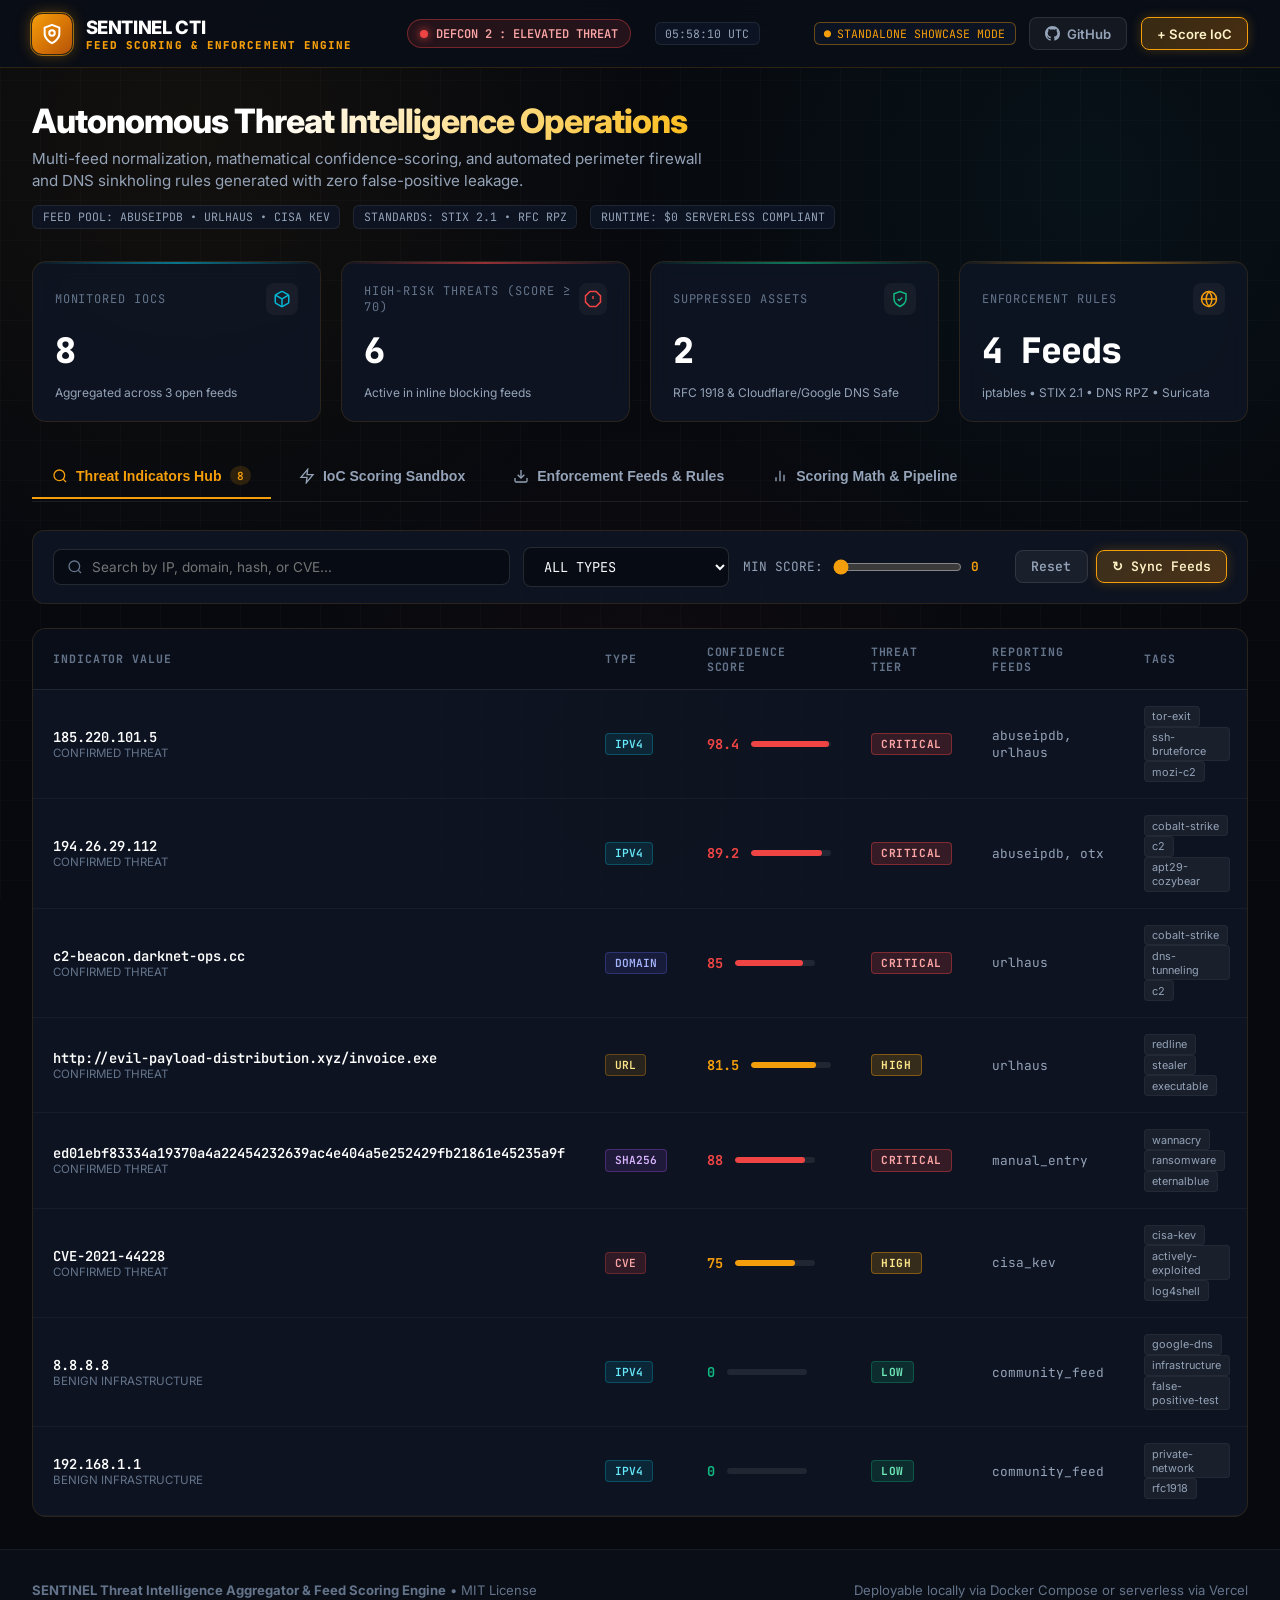
==== commit 270f75bc: "build(web): synchronize client bundle into api/web distribution" ====
--- a/api/web/index.html
+++ b/api/web/index.html
@@ -682,12 +682,63 @@
               Okta Identity Cloud Network Zone IP blocklist payload restricting unauthorized identity access.
             </p>
           </div>
-          <div class="export-actions">
-            <button class="nav-btn nav-btn-secondary" onclick="previewExport('okta')">View Preview</button>
-            <button class="nav-btn nav-btn-amber" onclick="downloadExport('okta')">Download .json</button>
-          </div>
-        </div>
-
+          <div class="export-actions">
+            <button class="nav-btn nav-btn-secondary" onclick="previewExport('okta')">View Preview</button>
+            <button class="nav-btn nav-btn-amber" onclick="downloadExport('okta')">Download .json</button>
+          </div>
+        </div>
+
+        <!-- Export 25: Traefik Ingress Middleware -->
+        <div class="export-card">
+          <div>
+            <div class="export-top">
+              <div class="export-title">Traefik Ingress Middleware</div>
+              <span class="export-format">traefik-middleware.yaml</span>
+            </div>
+            <p class="export-desc">
+              Traefik Kubernetes Ingress Controller Middleware CRD for edge IP filtering and boundary enforcement.
+            </p>
+          </div>
+          <div class="export-actions">
+            <button class="nav-btn nav-btn-secondary" onclick="previewExport('traefik')">View Preview</button>
+            <button class="nav-btn nav-btn-amber" onclick="downloadExport('traefik')">Download .yaml</button>
+          </div>
+        </div>
+
+        <!-- Export 26: Azure Front Door WAF -->
+        <div class="export-card">
+          <div>
+            <div class="export-top">
+              <div class="export-title">Azure Front Door WAF</div>
+              <span class="export-format">azure-front-door.json</span>
+            </div>
+            <p class="export-desc">
+              Microsoft Azure Front Door and CDN WAF policy custom rules JSON with IPMatch rate limiting.
+            </p>
+          </div>
+          <div class="export-actions">
+            <button class="nav-btn nav-btn-secondary" onclick="previewExport('azure-front-door')">View Preview</button>
+            <button class="nav-btn nav-btn-amber" onclick="downloadExport('azure-front-door')">Download .json</button>
+          </div>
+        </div>
+
+        <!-- Export 27: Auth0 Identity Threat Guard Action -->
+        <div class="export-card">
+          <div>
+            <div class="export-top">
+              <div class="export-title">Auth0 Post-Login Action</div>
+              <span class="export-format">auth0-action.js</span>
+            </div>
+            <p class="export-desc">
+              Auth0 Post-Login Action Node.js script enforcing perimeter credential-stuffing IP blocks.
+            </p>
+          </div>
+          <div class="export-actions">
+            <button class="nav-btn nav-btn-secondary" onclick="previewExport('auth0')">View Preview</button>
+            <button class="nav-btn nav-btn-amber" onclick="downloadExport('auth0')">Download .js</button>
+          </div>
+        </div>
+
       </div>
 
       <!-- Export Preview Box -->
